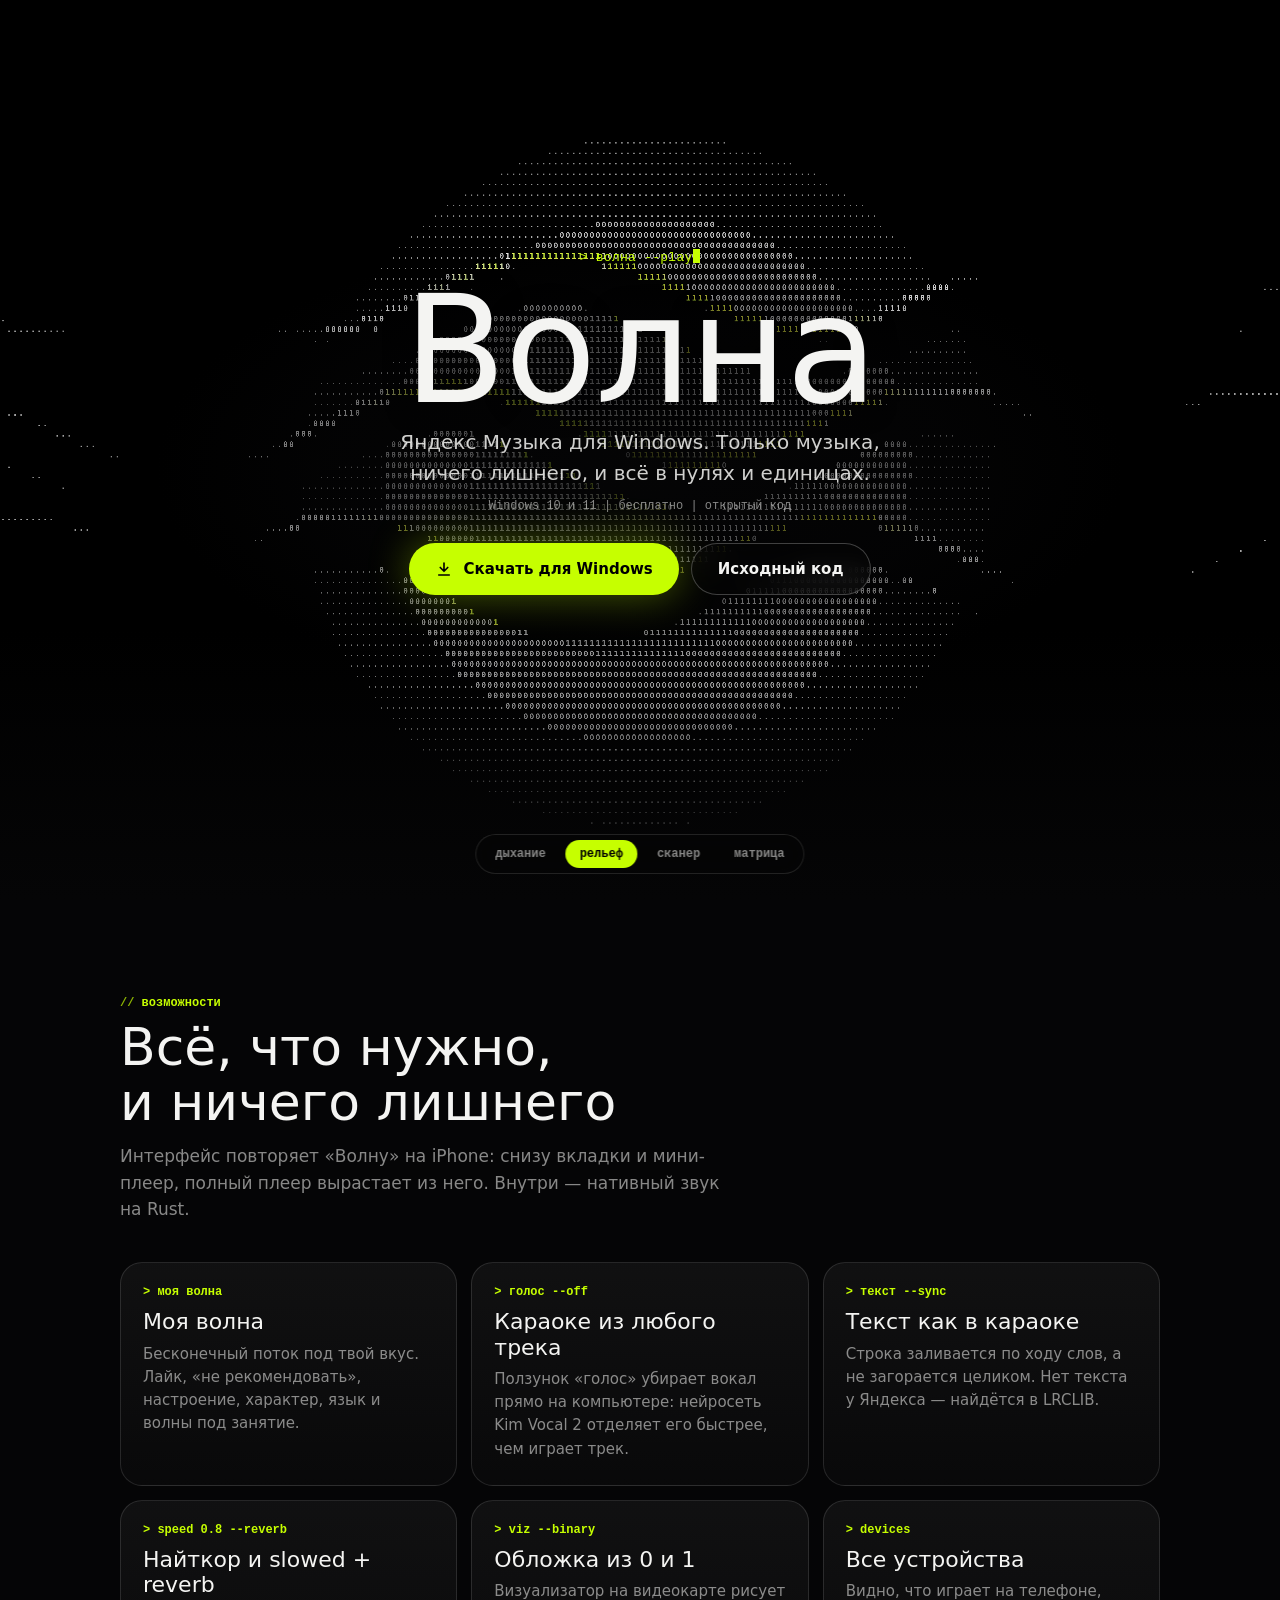
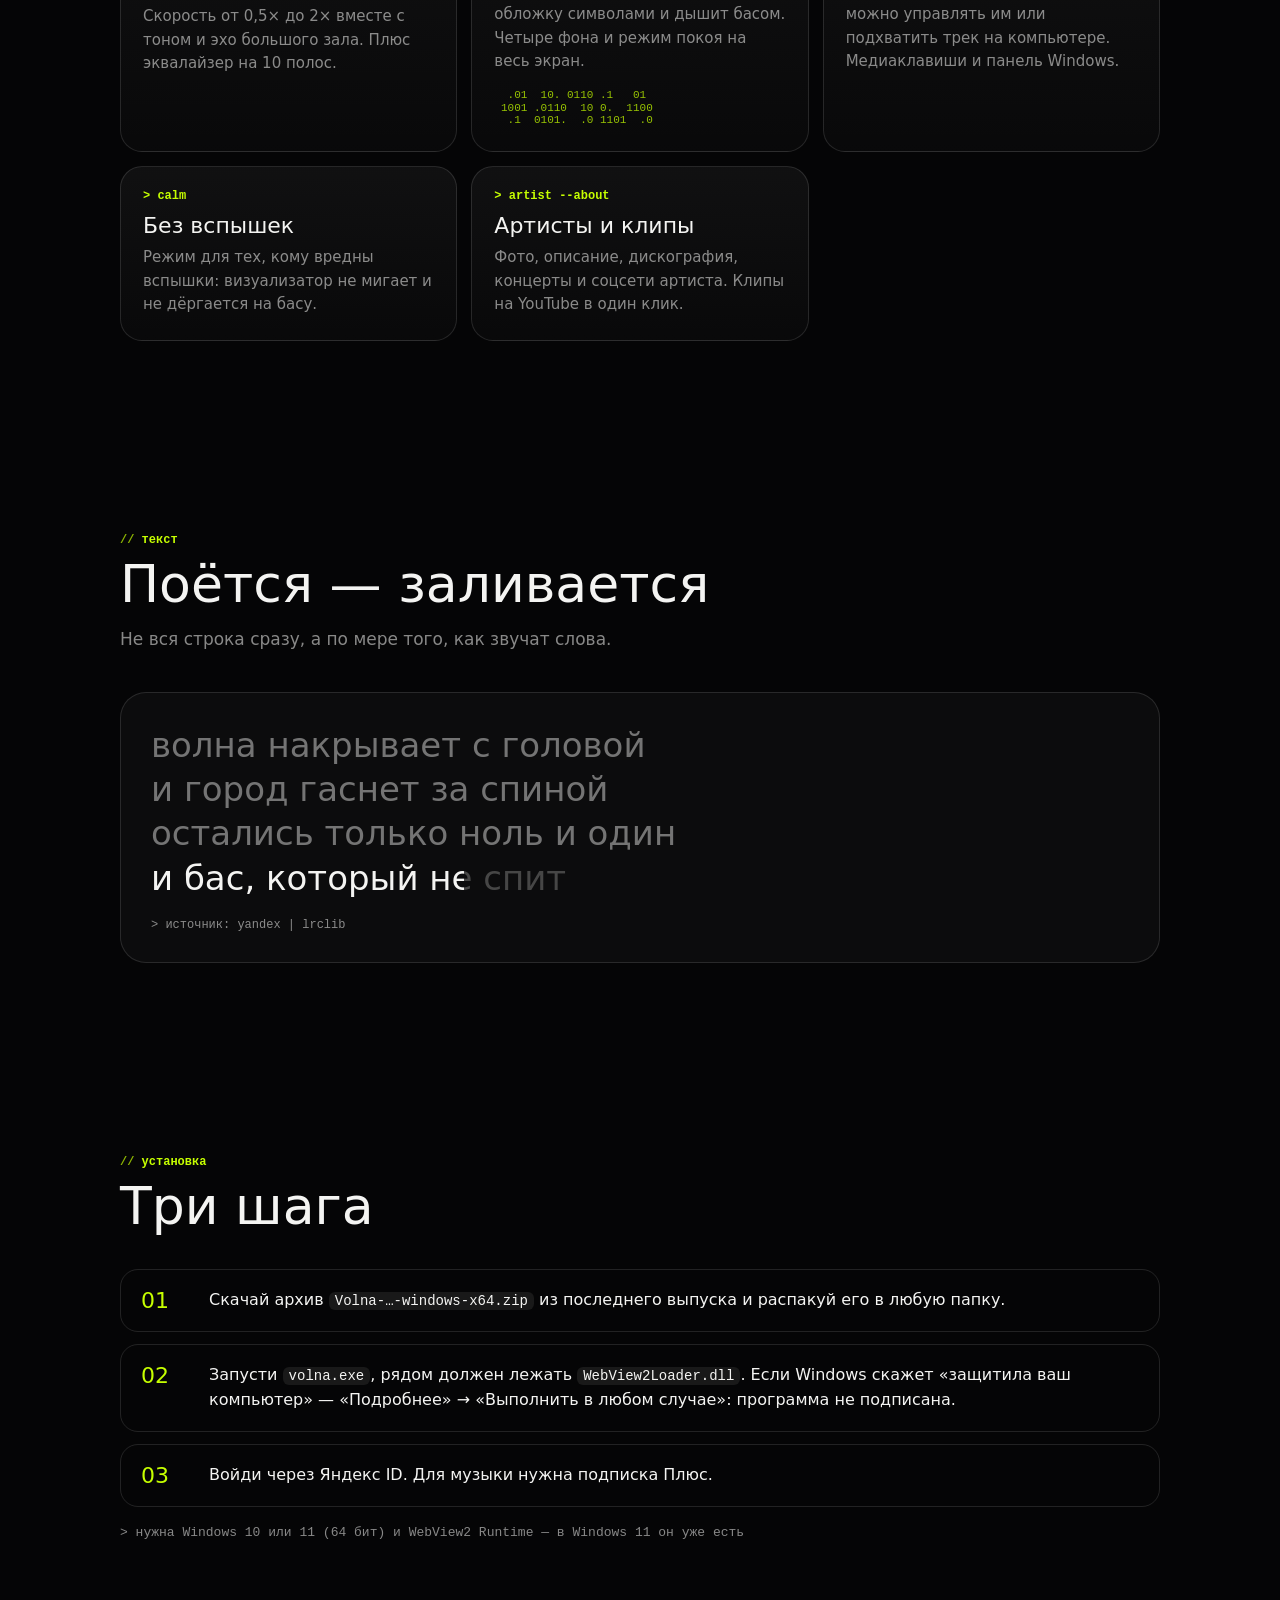
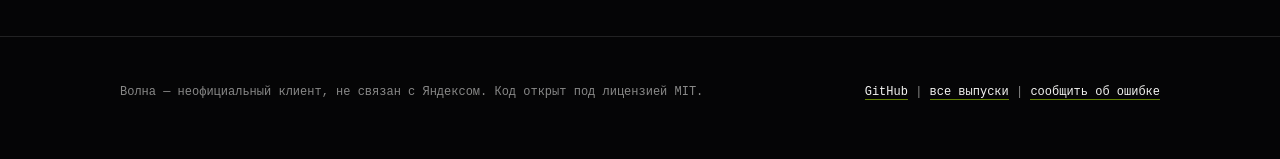
==== docs/index.html @ 65bb9283 "docs: project site for GitHub Pages One page in the app's style: the real visualizer over a generate" ====
<!doctype html>
<html lang="ru">
<head>
<meta charset="utf-8">
<meta name="viewport" content="width=device-width, initial-scale=1">
<title>Волна — музыка для Windows</title>
<meta name="description" content="Волна — неофициальный клиент Яндекс Музыки для Windows: Моя волна, текст как в караоке, отделение голоса, найткор и slowed + reverb, визуализатор из нулей и единиц.">
<meta name="theme-color" content="#050506">
<link rel="icon" href="icon.png">
<style>
  @font-face {
    font-family: "Dela Gothic One";
    src: url("fonts/DelaGothicOne-Regular.ttf") format("truetype");
    font-display: swap;
  }
  :root {
    --bg: #050506;
    --fg: #f4f4f2;
    --dim: rgba(244, 244, 242, 0.55);
    --faint: rgba(244, 244, 242, 0.12);
    --acid: #c6ff00;
    --acid-rgb: 198, 255, 0;
    --mono: ui-monospace, "Cascadia Mono", "Cascadia Code", Consolas, "JetBrains Mono", monospace;
    --sans: "Segoe UI Variable Text", "Segoe UI", system-ui, -apple-system, sans-serif;
    --display: "Dela Gothic One", var(--sans);
    color-scheme: dark;
  }
  * { box-sizing: border-box; }
  html { scroll-behavior: smooth; }
  body { margin: 0; background: var(--bg); color: var(--fg); font: 16px/1.55 var(--sans); overflow-x: hidden; }
  a { color: inherit; }
  ::selection { background: var(--acid); color: #000; }

  /* ---------- hero ---------- */
  .hero { position: relative; min-height: 100svh; display: grid; place-items: center; overflow: hidden; }
  .hero canvas { position: absolute; inset: 0; width: 100%; height: 100%; display: block; opacity: 0; transition: opacity 1.2s ease; }
  .hero canvas.on { opacity: 1; }
  .hero-scrim {
    position: absolute; inset: 0; pointer-events: none;
    background:
      radial-gradient(ellipse 620px 300px at 50% 52%, rgba(5, 5, 6, 0.86), rgba(5, 5, 6, 0.55) 50%, rgba(5, 5, 6, 0) 78%),
      linear-gradient(rgba(5, 5, 6, 0) 70%, var(--bg));
  }
  .hero-inner { position: relative; text-align: center; padding: 96px 16px 120px; max-width: 760px; }
  .prompt { font: 500 13px var(--mono); color: var(--acid); letter-spacing: 0.02em; }
  .prompt .cursor { display: inline-block; width: 0.6em; height: 1.05em; vertical-align: -0.15em; background: var(--acid); animation: blink 1.1s steps(1) infinite; }
  @keyframes blink { 50% { opacity: 0; } }
  h1 {
    margin: 14px 0 6px;
    font: clamp(64px, 15vw, 150px)/0.95 var(--display);
    letter-spacing: -0.01em;
    text-shadow: 0 0 30px rgba(0, 0, 0, 0.8);
  }
  .tagline { margin: 0 auto; max-width: 520px; font-size: clamp(17px, 2.6vw, 20px); color: rgba(244, 244, 242, 0.85); }
  .meta { margin-top: 10px; font: 12px var(--mono); color: var(--dim); }
  .cta { display: flex; gap: 12px; justify-content: center; flex-wrap: wrap; margin-top: 30px; }
  .btn {
    display: inline-flex; align-items: center; gap: 10px;
    min-height: 52px; padding: 0 26px; border-radius: 999px;
    font: 700 15px var(--sans); text-decoration: none;
    transition: transform 0.25s cubic-bezier(0.3, 1.6, 0.5, 1), background 0.2s ease, box-shadow 0.2s ease;
  }
  .btn:active { transform: scale(0.96); }
  .btn-acid { background: var(--acid); color: #000; box-shadow: 0 0 40px rgba(var(--acid-rgb), 0.35); }
  .btn-acid:hover { box-shadow: 0 0 60px rgba(var(--acid-rgb), 0.55); transform: translateY(-1px); }
  .btn-ghost { border: 1px solid rgba(244, 244, 242, 0.25); color: var(--fg); background: rgba(5, 5, 6, 0.45); backdrop-filter: blur(12px); }
  .btn-ghost:hover { background: rgba(244, 244, 242, 0.08); }
  .btn svg { width: 18px; height: 18px; }
  .release { margin-top: 14px; font: 12px var(--mono); color: var(--dim); min-height: 18px; }
  .fx-switch { position: absolute; left: 50%; bottom: 26px; transform: translateX(-50%); display: flex; gap: 6px; padding: 5px; border-radius: 999px; background: rgba(5, 5, 6, 0.6); backdrop-filter: blur(14px); border: 1px solid var(--faint); }
  .fx-switch button { all: unset; cursor: pointer; padding: 7px 14px; border-radius: 999px; font: 600 12px var(--mono); color: var(--dim); transition: background 0.2s ease, color 0.2s ease; }
  .fx-switch button:hover { color: var(--fg); }
  .fx-switch button.on { background: var(--acid); color: #000; }
  .fx-switch button:focus-visible { outline: 2px solid var(--acid); outline-offset: 2px; }

  /* ---------- sections ---------- */
  section { padding: 96px 16px; }
  .wrap { max-width: 1040px; margin: 0 auto; }
  .label { font: 600 12px var(--mono); color: var(--acid); text-transform: lowercase; }
  .label::before { content: "// "; opacity: 0.7; }
  h2 { margin: 10px 0 14px; font: clamp(32px, 6vw, 52px)/1.05 var(--display); }
  .lead { margin: 0; max-width: 620px; color: var(--dim); font-size: 17px; }

  .grid { display: grid; grid-template-columns: repeat(auto-fill, minmax(290px, 1fr)); gap: 14px; margin-top: 40px; }
  .card {
    position: relative; padding: 22px 22px 24px; border-radius: 22px;
    background: linear-gradient(180deg, rgba(244, 244, 242, 0.05), rgba(244, 244, 242, 0.02));
    border: 1px solid var(--faint);
    transition: border-color 0.25s ease, transform 0.3s cubic-bezier(0.3, 1.4, 0.5, 1);
  }
  .card:hover { border-color: rgba(var(--acid-rgb), 0.45); transform: translateY(-2px); }
  .card .cmd { font: 600 12px var(--mono); color: var(--acid); }
  .card h3 { margin: 10px 0 8px; font: 22px/1.15 var(--display); }
  .card p { margin: 0; color: var(--dim); font-size: 15px; }
  .card .art { margin: 16px 0 0; font: 11px/1.15 var(--mono); color: rgba(var(--acid-rgb), 0.75); white-space: pre; overflow: hidden; }

  /* lyrics demo */
  .karaoke { margin-top: 40px; padding: 30px; border-radius: 26px; border: 1px solid var(--faint); background: rgba(244, 244, 242, 0.03); }
  .karaoke .line { font: clamp(22px, 4vw, 34px)/1.3 var(--display); color: rgba(244, 244, 242, 0.25); transition: color 0.4s ease; }
  .karaoke .line.past { color: rgba(244, 244, 242, 0.45); }
  .karaoke .line.now {
    background: linear-gradient(90deg, var(--fg) var(--p, 0%), rgba(244, 244, 242, 0.25) var(--p, 0%));
    -webkit-background-clip: text; background-clip: text; color: transparent;
  }
  .karaoke .src { margin-top: 18px; font: 12px var(--mono); color: var(--dim); }

  /* install */
  .steps { counter-reset: step; display: grid; gap: 12px; margin-top: 36px; padding: 0; list-style: none; }
  .steps li { counter-increment: step; display: grid; grid-template-columns: 54px 1fr; gap: 14px; align-items: start; padding: 18px 20px; border-radius: 18px; border: 1px solid var(--faint); }
  .steps li::before { content: "0" counter(step); font: 22px var(--display); color: var(--acid); }
  .steps code { font: 14px var(--mono); padding: 1px 6px; border-radius: 6px; background: rgba(244, 244, 242, 0.08); }
  .note { margin-top: 18px; font: 13px var(--mono); color: var(--dim); }

  footer { padding: 48px 16px 60px; border-top: 1px solid var(--faint); }
  footer .wrap { display: flex; flex-wrap: wrap; gap: 14px 28px; justify-content: space-between; font: 12px var(--mono); color: var(--dim); }
  footer a { color: var(--fg); text-decoration: none; border-bottom: 1px solid rgba(var(--acid-rgb), 0.5); }
  footer a:hover { color: var(--acid); }

  .reveal { opacity: 0; transform: translateY(18px); transition: opacity 0.7s ease, transform 0.8s cubic-bezier(0.2, 0.9, 0.3, 1); }
  .reveal.in { opacity: 1; transform: none; }
  @media (prefers-reduced-motion: reduce) {
    .reveal { opacity: 1; transform: none; transition: none; }
    .prompt .cursor { animation: none; }
    html { scroll-behavior: auto; }
  }
  @media (max-width: 560px) {
    section { padding: 72px 16px; }
    .fx-switch { bottom: 16px; max-width: calc(100vw - 32px); overflow-x: auto; }
    .karaoke { padding: 22px; }
  }
</style>
</head>
<body>

<header class="hero">
  <canvas id="viz" aria-hidden="true"></canvas>
  <div class="hero-scrim"></div>
  <div class="hero-inner">
    <div class="prompt">&gt; волна --play<span class="cursor"></span></div>
    <h1>Волна</h1>
    <p class="tagline">Яндекс Музыка для Windows. Только музыка, ничего лишнего, и всё в нулях и единицах.</p>
    <div class="meta">Windows 10 и 11 | бесплатно | открытый код</div>
    <div class="cta">
      <a class="btn btn-acid" id="download" href="https://github.com/griffoon/volna-desktop/releases/latest">
        <svg viewBox="0 0 24 24" fill="none" stroke="currentColor" stroke-width="2.2" stroke-linecap="round" stroke-linejoin="round" aria-hidden="true"><path d="M12 4v11M7 10l5 5 5-5M5 20h14"/></svg>
        Скачать для Windows
      </a>
      <a class="btn btn-ghost" href="https://github.com/griffoon/volna-desktop">Исходный код</a>
    </div>
    <div class="release" id="release">&nbsp;</div>
  </div>
  <div class="fx-switch" role="group" aria-label="Фон"></div>
</header>

<main>
  <section id="features">
    <div class="wrap">
      <div class="label reveal">возможности</div>
      <h2 class="reveal">Всё, что нужно,<br>и ничего лишнего</h2>
      <p class="lead reveal">Интерфейс повторяет «Волну» на iPhone: снизу вкладки и мини-плеер, полный плеер вырастает из него. Внутри — нативный звук на Rust.</p>
      <div class="grid">
        <article class="card reveal">
          <div class="cmd">&gt; моя волна</div>
          <h3>Моя волна</h3>
          <p>Бесконечный поток под твой вкус. Лайк, «не рекомендовать», настроение, характер, язык и волны под занятие.</p>
        </article>
        <article class="card reveal">
          <div class="cmd">&gt; голос --off</div>
          <h3>Караоке из любого трека</h3>
          <p>Ползунок «голос» убирает вокал прямо на компьютере: нейросеть Kim Vocal 2 отделяет его быстрее, чем играет трек.</p>
        </article>
        <article class="card reveal">
          <div class="cmd">&gt; текст --sync</div>
          <h3>Текст как в караоке</h3>
          <p>Строка заливается по ходу слов, а не загорается целиком. Нет текста у Яндекса — найдётся в LRCLIB.</p>
        </article>
        <article class="card reveal">
          <div class="cmd">&gt; speed 0.8 --reverb</div>
          <h3>Найткор и slowed + reverb</h3>
          <p>Скорость от 0,5× до 2× вместе с тоном и эхо большого зала. Плюс эквалайзер на 10 полос.</p>
        </article>
        <article class="card reveal">
          <div class="cmd">&gt; viz --binary</div>
          <h3>Обложка из 0 и 1</h3>
          <p>Визуализатор на видеокарте рисует обложку символами и дышит басом. Четыре фона и режим покоя на весь экран.</p>
<pre class="art" aria-hidden="true">  .01  10. 0110 .1   01
 1001 .0110  10 0.  1100
  .1  0101.  .0 1101  .0</pre>
        </article>
        <article class="card reveal">
          <div class="cmd">&gt; devices</div>
          <h3>Все устройства</h3>
          <p>Видно, что играет на телефоне, можно управлять им или подхватить трек на компьютере. Медиаклавиши и панель Windows.</p>
        </article>
        <article class="card reveal">
          <div class="cmd">&gt; calm</div>
          <h3>Без вспышек</h3>
          <p>Режим для тех, кому вредны вспышки: визуализатор не мигает и не дёргается на басу.</p>
        </article>
        <article class="card reveal">
          <div class="cmd">&gt; artist --about</div>
          <h3>Артисты и клипы</h3>
          <p>Фото, описание, дискография, концерты и соцсети артиста. Клипы на YouTube в один клик.</p>
        </article>
      </div>
    </div>
  </section>

  <section id="lyrics">
    <div class="wrap">
      <div class="label reveal">текст</div>
      <h2 class="reveal">Поётся — заливается</h2>
      <p class="lead reveal">Не вся строка сразу, а по мере того, как звучат слова.</p>
      <div class="karaoke reveal" aria-hidden="true">
        <div class="line">волна накрывает с головой</div>
        <div class="line">и город гаснет за спиной</div>
        <div class="line">остались только ноль и один</div>
        <div class="line">и бас, который не спит</div>
        <div class="src">&gt; источник: yandex | lrclib</div>
      </div>
    </div>
  </section>

  <section id="install">
    <div class="wrap">
      <div class="label reveal">установка</div>
      <h2 class="reveal">Три шага</h2>
      <ol class="steps">
        <li class="reveal"><div>Скачай архив <code>Volna-…-windows-x64.zip</code> из последнего выпуска и распакуй его в любую папку.</div></li>
        <li class="reveal"><div>Запусти <code>volna.exe</code>, рядом должен лежать <code>WebView2Loader.dll</code>. Если Windows скажет «защитила ваш компьютер» — «Подробнее» → «Выполнить в любом случае»: программа не подписана.</div></li>
        <li class="reveal"><div>Войди через Яндекс ID. Для музыки нужна подписка Плюс.</div></li>
      </ol>
      <div class="note">&gt; нужна Windows 10 или 11 (64 бит) и WebView2 Runtime — в Windows 11 он уже есть</div>
    </div>
  </section>
</main>

<footer>
  <div class="wrap">
    <span>Волна — неофициальный клиент, не связан с Яндексом. Код открыт под лицензией MIT.</span>
    <span><a href="https://github.com/griffoon/volna-desktop">GitHub</a> | <a href="https://github.com/griffoon/volna-desktop/releases">все выпуски</a> | <a href="https://github.com/griffoon/volna-desktop/issues">сообщить об ошибке</a></span>
  </div>
</footer>

<script src="visualizer.js"></script>
<script>
"use strict";
(function () {
  const reduced = window.matchMedia("(prefers-reduced-motion: reduce)").matches;

  // ---------- the hero: the app's own visualizer over a generated cover ----------
  const canvas = document.getElementById("viz");
  const viz = window.Visualizer ? window.Visualizer.create(canvas) : null;

  function makeCover() {
    const size = 400;
    const c = document.createElement("canvas");
    c.width = c.height = size;
    const g = c.getContext("2d");
    g.fillStyle = "#000";
    g.fillRect(0, 0, size, size);
    const glow = g.createRadialGradient(size / 2, size * 0.52, 10, size / 2, size * 0.52, size * 0.48);
    glow.addColorStop(0, "#ffffff");
    glow.addColorStop(0.35, "#c6ff00");
    glow.addColorStop(1, "#000000");
    g.fillStyle = glow;
    g.fillRect(0, 0, size, size);
    // Three swells of a wave across the middle.
    g.lineWidth = 16;
    g.strokeStyle = "#000";
    for (let k = 0; k < 3; k++) {
      g.beginPath();
      for (let x = 0; x <= size; x += 4) {
        const y = size * (0.36 + k * 0.14) + Math.sin(x / 34 + k * 1.3) * 16;
        x === 0 ? g.moveTo(x, y) : g.lineTo(x, y);
      }
      g.stroke();
    }
    return c;
  }

  if (viz && viz.supported) {
    viz.setCalm(reduced);
    viz.setCover(makeCover());
    viz.setAccent([0.776, 1.0, 0.0]);
    viz.setPlaying(true);
    canvas.classList.add("on");

    // A made-up 118 bpm groove: kick on every beat, hats in between, a slow swell on the mids.
    const bpm = 118;
    let beat = 0;
    let lastBeatAt = performance.now();
    function tick(now) {
      const t = now / 1000;
      const beatLength = 60000 / bpm;
      if (now - lastBeatAt >= beatLength) {
        lastBeatAt += beatLength;
        beat++;
      }
      const phase = (now - lastBeatAt) / beatLength;
      const kick = Math.exp(-phase * 6);
      const hat = Math.exp(-((phase + 0.5) % 1) * 14);
      const swell = 0.5 + 0.5 * Math.sin(t * 0.4);
      const bands = [0.35 + 0.6 * kick, 0.3 + 0.5 * kick, 0.35 + 0.3 * swell, 0.3 + 0.25 * swell, 0.2 + 0.5 * hat, 0.15 + 0.4 * hat];
      viz.setLevels({
        bands,
        bass: (bands[0] + bands[1]) / 2,
        mid: (bands[2] + bands[3]) / 2,
        high: (bands[4] + bands[5]) / 2,
        bassHit: kick * 0.8,
        midHit: swell * 0.2,
        highHit: hat * 0.5,
        beat,
        kickStrength: 0.6,
        playing: true,
      });
      requestAnimationFrame(tick);
    }
    requestAnimationFrame(tick);

    // Background picker, like in the app's settings.
    const switcher = document.querySelector(".fx-switch");
    let effect = 1;
    const buttons = window.Visualizer.effects.slice(0, 4).map((fx, i) => {
      const b = document.createElement("button");
      b.type = "button";
      b.textContent = fx.title.toLowerCase();
      b.title = fx.summary;
      b.addEventListener("click", () => select(i));
      switcher.append(b);
      return b;
    });
    function select(i) {
      effect = i;
      viz.setEffect(i);
      buttons.forEach((b, j) => b.classList.toggle("on", j === i));
    }
    select(effect);

    // Off screen: stop drawing (the visualizer skips frames when the canvas lacks .on).
    new IntersectionObserver(([entry]) => canvas.classList.toggle("on", entry.isIntersecting)).observe(canvas);
  } else {
    document.querySelector(".fx-switch").hidden = true;
  }

  // ---------- latest release: name and a direct link to the zip ----------
  fetch("https://api.github.com/repos/griffoon/volna-desktop/releases/latest")
    .then((r) => (r.ok ? r.json() : null))
    .then((release) => {
      if (!release) return;
      const zip = (release.assets || []).find((a) => /windows-x64\.zip$/.test(a.name));
      if (zip) document.getElementById("download").href = zip.browser_download_url;
      const date = new Date(release.published_at).toLocaleDateString("ru-RU", { day: "numeric", month: "long", year: "numeric" });
      const mb = zip ? ` | ${(zip.size / 1048576).toFixed(1)} МБ` : "";
      document.getElementById("release").textContent = `> ${release.tag_name} | ${date}${mb}`;
    })
    .catch(() => {});

  // ---------- karaoke demo ----------
  const lines = [...document.querySelectorAll(".karaoke .line")];
  let index = 0;
  let started = performance.now();
  const LINE_MS = 2600;
  function sing(now) {
    const p = Math.min(1, (now - started) / LINE_MS);
    lines.forEach((line, i) => {
      line.classList.toggle("now", i === index);
      line.classList.toggle("past", i < index);
    });
    lines[index].style.setProperty("--p", `${(p * 100).toFixed(1)}%`);
    if (p >= 1) {
      index = (index + 1) % lines.length;
      started = now + (index === 0 ? 900 : 200);
      lines.forEach((l) => l.style.removeProperty("--p"));
    }
    requestAnimationFrame(sing);
  }
  if (reduced) {
    lines[0].classList.add("now");
    lines[0].style.setProperty("--p", "100%");
  } else {
    requestAnimationFrame(sing);
  }

  // ---------- reveal on scroll ----------
  const reveal = new IntersectionObserver((entries) => {
    for (const entry of entries) {
      if (entry.isIntersecting) {
        entry.target.classList.add("in");
        reveal.unobserve(entry.target);
      }
    }
  }, { rootMargin: "0px 0px -8% 0px" });
  document.querySelectorAll(".reveal").forEach((el) => reveal.observe(el));
})();
</script>
</body>
</html>
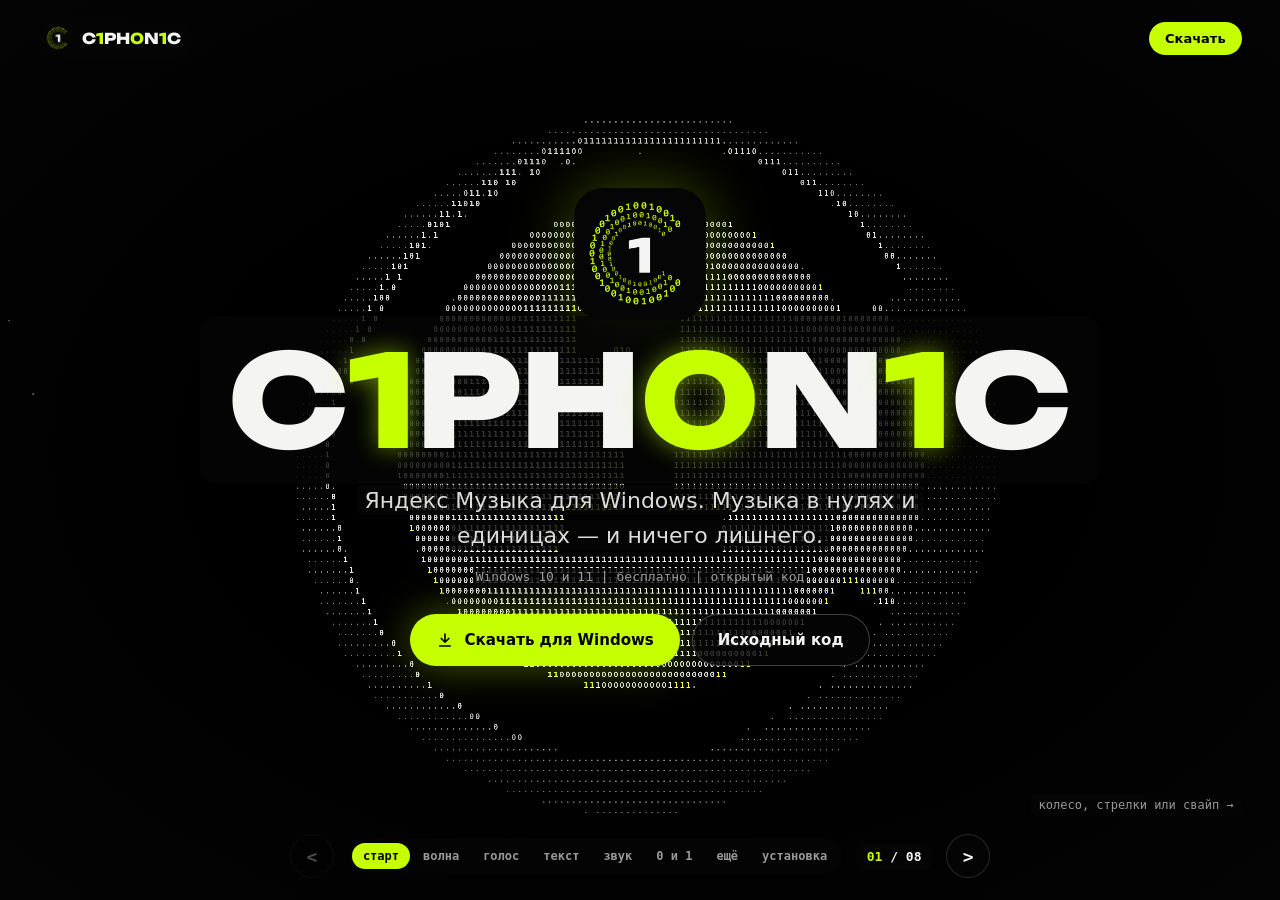
==== commit f435e2a7: "feat: rename to C1PH0N1C, new logo, Unbounded, slide site - the app is C1PH0N1C now (window, login, " ====
--- a/docs/index.html
+++ b/docs/index.html
@@ -3,252 +3,296 @@
 <head>
 <meta charset="utf-8">
 <meta name="viewport" content="width=device-width, initial-scale=1">
-<title>Волна — музыка для Windows</title>
-<meta name="description" content="Волна — неофициальный клиент Яндекс Музыки для Windows: Моя волна, текст как в караоке, отделение голоса, найткор и slowed + reverb, визуализатор из нулей и единиц.">
+<title>C1PH0N1C — музыка в нулях и единицах</title>
+<meta name="description" content="C1PH0N1C — неофициальный клиент Яндекс Музыки для Windows: Моя волна, текст как в караоке, отделение голоса, найткор и slowed + reverb, визуализатор из нулей и единиц.">
 <meta name="theme-color" content="#050506">
+<meta property="og:title" content="C1PH0N1C">
+<meta property="og:description" content="Яндекс Музыка для Windows. Музыка в нулях и единицах.">
+<meta property="og:image" content="https://griffoon.github.io/ciphonic/logo.png">
 <link rel="icon" href="icon.png">
 <style>
   @font-face {
-    font-family: "Dela Gothic One";
-    src: url("fonts/DelaGothicOne-Regular.ttf") format("truetype");
+    font-family: "Unbounded";
+    src: url("fonts/Unbounded-ExtraBold.ttf") format("truetype");
     font-display: swap;
   }
   :root {
     --bg: #050506;
     --fg: #f4f4f2;
-    --dim: rgba(244, 244, 242, 0.55);
-    --faint: rgba(244, 244, 242, 0.12);
+    --dim: rgba(244, 244, 242, 0.62);
+    --faint: rgba(244, 244, 242, 0.14);
     --acid: #c6ff00;
     --acid-rgb: 198, 255, 0;
+    --plate: rgba(5, 5, 6, 0.8);
     --mono: ui-monospace, "Cascadia Mono", "Cascadia Code", Consolas, "JetBrains Mono", monospace;
     --sans: "Segoe UI Variable Text", "Segoe UI", system-ui, -apple-system, sans-serif;
-    --display: "Dela Gothic One", var(--sans);
+    --display: "Unbounded", var(--sans);
+    --slide-ms: 900ms;
+    --ease: cubic-bezier(0.7, 0, 0.2, 1);
     color-scheme: dark;
   }
   * { box-sizing: border-box; }
-  html { scroll-behavior: smooth; }
-  body { margin: 0; background: var(--bg); color: var(--fg); font: 16px/1.55 var(--sans); overflow-x: hidden; }
+  html, body { height: 100%; }
+  body { margin: 0; background: var(--bg); color: var(--fg); font: 16px/1.55 var(--sans); overflow: hidden; overscroll-behavior: none; }
   a { color: inherit; }
   ::selection { background: var(--acid); color: #000; }
-
-  /* ---------- hero ---------- */
-  .hero { position: relative; min-height: 100svh; display: grid; place-items: center; overflow: hidden; }
-  .hero canvas { position: absolute; inset: 0; width: 100%; height: 100%; display: block; opacity: 0; transition: opacity 1.2s ease; }
-  .hero canvas.on { opacity: 1; }
-  .hero-scrim {
-    position: absolute; inset: 0; pointer-events: none;
-    background:
-      radial-gradient(ellipse 620px 300px at 50% 52%, rgba(5, 5, 6, 0.86), rgba(5, 5, 6, 0.55) 50%, rgba(5, 5, 6, 0) 78%),
-      linear-gradient(rgba(5, 5, 6, 0) 70%, var(--bg));
-  }
-  .hero-inner { position: relative; text-align: center; padding: 96px 16px 120px; max-width: 760px; }
-  .prompt { font: 500 13px var(--mono); color: var(--acid); letter-spacing: 0.02em; }
-  .prompt .cursor { display: inline-block; width: 0.6em; height: 1.05em; vertical-align: -0.15em; background: var(--acid); animation: blink 1.1s steps(1) infinite; }
-  @keyframes blink { 50% { opacity: 0; } }
-  h1 {
-    margin: 14px 0 6px;
-    font: clamp(64px, 15vw, 150px)/0.95 var(--display);
-    letter-spacing: -0.01em;
-    text-shadow: 0 0 30px rgba(0, 0, 0, 0.8);
-  }
-  .tagline { margin: 0 auto; max-width: 520px; font-size: clamp(17px, 2.6vw, 20px); color: rgba(244, 244, 242, 0.85); }
-  .meta { margin-top: 10px; font: 12px var(--mono); color: var(--dim); }
+  button { font: inherit; color: inherit; }
+
+  /* ---------- layers ---------- */
+  #viz { position: fixed; inset: 0; width: 100%; height: 100%; display: block; opacity: 0; transition: opacity 1.2s ease; }
+  #viz.on { opacity: 1; }
+  body[data-slide]:not([data-slide="0"]):not([data-slide="5"]) #viz.on { opacity: 0.38; }
+  .vignette { position: fixed; inset: 0; pointer-events: none; background: radial-gradient(ellipse at 50% 50%, rgba(5, 5, 6, 0) 40%, rgba(5, 5, 6, 0.75) 100%); }
+  #wipe { position: fixed; inset: 0; width: 100%; height: 100%; pointer-events: none; z-index: 5; }
+
+  /* ---------- slides ---------- */
+  .track { position: fixed; inset: 0; display: flex; will-change: transform; transition: transform var(--slide-ms) var(--ease); }
+  .slide { position: relative; flex: none; width: 100vw; height: 100%; display: flex; align-items: center; padding: 96px max(16px, 7vw) 110px; overflow: hidden; }
+  .slide > .inner { max-width: 880px; }
+  .slide.center { justify-content: center; text-align: center; }
+  .slide.center > .inner { margin: 0 auto; }
+
+  /* Text that must read over the moving glyphs sits on a tight dark plate, line by line. */
+  .plate { background: var(--plate); box-decoration-break: clone; -webkit-box-decoration-break: clone; padding: 0.04em 0.22em; border-radius: 0.12em; backdrop-filter: blur(6px); }
+  .label { font: 600 13px var(--mono); color: var(--acid); }
+  .label .plate { padding: 3px 8px; }
+  h1, h2 { margin: 16px 0 18px; font-family: var(--display); font-weight: 400; line-height: 1.3; }
+  h2 .plate { padding: 0.1em 0.25em 0.06em; }
+  h1 { font-size: clamp(38px, 10vw, 150px); letter-spacing: -0.01em; line-height: 1; }
+  h2 { font-size: clamp(36px, 6.4vw, 84px); }
+  h1 i { font-style: normal; color: var(--acid); text-shadow: 0 0 24px rgba(var(--acid-rgb), 0.5); }
+  .lead { margin: 0; font-size: clamp(17px, 2.2vw, 22px); line-height: 1.6; color: rgba(244, 244, 242, 0.9); max-width: 640px; }
+  .slide.center .lead { margin: 0 auto; }
+  .lead .plate { padding: 0.12em 0.35em; }
+
+  .logo { width: clamp(84px, 13vw, 132px); height: auto; display: block; margin: 0 auto 6px; filter: drop-shadow(0 0 30px rgba(var(--acid-rgb), 0.3)); }
+  .meta { margin-top: 16px; font: 13px var(--mono); color: var(--dim); }
   .cta { display: flex; gap: 12px; justify-content: center; flex-wrap: wrap; margin-top: 30px; }
+  .slide:not(.center) .cta { justify-content: flex-start; }
   .btn {
-    display: inline-flex; align-items: center; gap: 10px;
-    min-height: 52px; padding: 0 26px; border-radius: 999px;
-    font: 700 15px var(--sans); text-decoration: none;
-    transition: transform 0.25s cubic-bezier(0.3, 1.6, 0.5, 1), background 0.2s ease, box-shadow 0.2s ease;
+    display: inline-flex; align-items: center; gap: 10px; min-height: 52px; padding: 0 26px; border-radius: 999px;
+    font: 700 15px var(--sans); text-decoration: none; cursor: pointer; border: 0;
+    transition: transform 0.25s cubic-bezier(0.3, 1.6, 0.5, 1), box-shadow 0.2s ease, background 0.2s ease;
   }
   .btn:active { transform: scale(0.96); }
   .btn-acid { background: var(--acid); color: #000; box-shadow: 0 0 40px rgba(var(--acid-rgb), 0.35); }
-  .btn-acid:hover { box-shadow: 0 0 60px rgba(var(--acid-rgb), 0.55); transform: translateY(-1px); }
-  .btn-ghost { border: 1px solid rgba(244, 244, 242, 0.25); color: var(--fg); background: rgba(5, 5, 6, 0.45); backdrop-filter: blur(12px); }
-  .btn-ghost:hover { background: rgba(244, 244, 242, 0.08); }
+  .btn-acid:hover { box-shadow: 0 0 64px rgba(var(--acid-rgb), 0.6); }
+  .btn-ghost { background: var(--plate); color: var(--fg); box-shadow: inset 0 0 0 1px rgba(244, 244, 242, 0.25); }
+  .btn-ghost:hover { box-shadow: inset 0 0 0 1px var(--acid); }
   .btn svg { width: 18px; height: 18px; }
   .release { margin-top: 14px; font: 12px var(--mono); color: var(--dim); min-height: 18px; }
-  .fx-switch { position: absolute; left: 50%; bottom: 26px; transform: translateX(-50%); display: flex; gap: 6px; padding: 5px; border-radius: 999px; background: rgba(5, 5, 6, 0.6); backdrop-filter: blur(14px); border: 1px solid var(--faint); }
-  .fx-switch button { all: unset; cursor: pointer; padding: 7px 14px; border-radius: 999px; font: 600 12px var(--mono); color: var(--dim); transition: background 0.2s ease, color 0.2s ease; }
-  .fx-switch button:hover { color: var(--fg); }
-  .fx-switch button.on { background: var(--acid); color: #000; }
-  .fx-switch button:focus-visible { outline: 2px solid var(--acid); outline-offset: 2px; }
-
-  /* ---------- sections ---------- */
-  section { padding: 96px 16px; }
-  .wrap { max-width: 1040px; margin: 0 auto; }
-  .label { font: 600 12px var(--mono); color: var(--acid); text-transform: lowercase; }
-  .label::before { content: "// "; opacity: 0.7; }
-  h2 { margin: 10px 0 14px; font: clamp(32px, 6vw, 52px)/1.05 var(--display); }
-  .lead { margin: 0; max-width: 620px; color: var(--dim); font-size: 17px; }
-
-  .grid { display: grid; grid-template-columns: repeat(auto-fill, minmax(290px, 1fr)); gap: 14px; margin-top: 40px; }
-  .card {
-    position: relative; padding: 22px 22px 24px; border-radius: 22px;
-    background: linear-gradient(180deg, rgba(244, 244, 242, 0.05), rgba(244, 244, 242, 0.02));
-    border: 1px solid var(--faint);
-    transition: border-color 0.25s ease, transform 0.3s cubic-bezier(0.3, 1.4, 0.5, 1);
-  }
-  .card:hover { border-color: rgba(var(--acid-rgb), 0.45); transform: translateY(-2px); }
-  .card .cmd { font: 600 12px var(--mono); color: var(--acid); }
-  .card h3 { margin: 10px 0 8px; font: 22px/1.15 var(--display); }
-  .card p { margin: 0; color: var(--dim); font-size: 15px; }
-  .card .art { margin: 16px 0 0; font: 11px/1.15 var(--mono); color: rgba(var(--acid-rgb), 0.75); white-space: pre; overflow: hidden; }
-
-  /* lyrics demo */
-  .karaoke { margin-top: 40px; padding: 30px; border-radius: 26px; border: 1px solid var(--faint); background: rgba(244, 244, 242, 0.03); }
-  .karaoke .line { font: clamp(22px, 4vw, 34px)/1.3 var(--display); color: rgba(244, 244, 242, 0.25); transition: color 0.4s ease; }
-  .karaoke .line.past { color: rgba(244, 244, 242, 0.45); }
+
+  /* Terminal lines: what the app can do, without boxes. */
+  .term { margin: 28px 0 0; padding: 0; list-style: none; font: clamp(14px, 1.6vw, 17px)/1.9 var(--mono); }
+  .term li { display: block; }
+  .term li span { background: var(--plate); padding: 2px 8px; box-decoration-break: clone; -webkit-box-decoration-break: clone; }
+  .term b { color: var(--acid); font-weight: 600; }
+  .term i { font-style: normal; color: var(--dim); }
+
+  /* live ASCII widgets */
+  .ascii { margin: 30px 0 0; font: clamp(15px, 2vw, 22px)/1.5 var(--mono); white-space: pre; }
+  .ascii span { background: var(--plate); padding: 2px 10px; }
+  .acid { color: var(--acid); }
+
+  .karaoke { margin-top: 30px; }
+  .karaoke .line { display: block; width: fit-content; margin: 4px 0; font: clamp(24px, 4.2vw, 46px)/1.25 var(--display); color: rgba(244, 244, 242, 0.3); background-color: var(--plate); padding: 0.04em 0.3em; border-radius: 0.1em; transition: color 0.4s ease; }
+  .karaoke .line.past { color: rgba(244, 244, 242, 0.5); }
   .karaoke .line.now {
-    background: linear-gradient(90deg, var(--fg) var(--p, 0%), rgba(244, 244, 242, 0.25) var(--p, 0%));
-    -webkit-background-clip: text; background-clip: text; color: transparent;
-  }
-  .karaoke .src { margin-top: 18px; font: 12px var(--mono); color: var(--dim); }
-
-  /* install */
-  .steps { counter-reset: step; display: grid; gap: 12px; margin-top: 36px; padding: 0; list-style: none; }
-  .steps li { counter-increment: step; display: grid; grid-template-columns: 54px 1fr; gap: 14px; align-items: start; padding: 18px 20px; border-radius: 18px; border: 1px solid var(--faint); }
-  .steps li::before { content: "0" counter(step); font: 22px var(--display); color: var(--acid); }
-  .steps code { font: 14px var(--mono); padding: 1px 6px; border-radius: 6px; background: rgba(244, 244, 242, 0.08); }
-  .note { margin-top: 18px; font: 13px var(--mono); color: var(--dim); }
-
-  footer { padding: 48px 16px 60px; border-top: 1px solid var(--faint); }
-  footer .wrap { display: flex; flex-wrap: wrap; gap: 14px 28px; justify-content: space-between; font: 12px var(--mono); color: var(--dim); }
-  footer a { color: var(--fg); text-decoration: none; border-bottom: 1px solid rgba(var(--acid-rgb), 0.5); }
-  footer a:hover { color: var(--acid); }
-
-  .reveal { opacity: 0; transform: translateY(18px); transition: opacity 0.7s ease, transform 0.8s cubic-bezier(0.2, 0.9, 0.3, 1); }
-  .reveal.in { opacity: 1; transform: none; }
+    color: transparent;
+    background-image: linear-gradient(90deg, var(--fg) var(--p, 0%), rgba(244, 244, 242, 0.3) var(--p, 0%));
+    -webkit-background-clip: text; background-clip: text;
+    box-shadow: inset 0 0 0 200px var(--plate);
+  }
+
+  .effects { display: flex; gap: 8px; flex-wrap: wrap; margin-top: 30px; }
+  .slide.center .effects { justify-content: center; }
+  .effects button { cursor: pointer; padding: 10px 16px; border-radius: 999px; border: 0; background: var(--plate); color: var(--dim); font: 600 13px var(--mono); box-shadow: inset 0 0 0 1px var(--faint); transition: background 0.2s ease, color 0.2s ease; }
+  .effects button:hover { color: var(--fg); }
+  .effects button.on { background: var(--acid); color: #000; box-shadow: none; }
+
+  .steps { margin: 28px 0 0; padding: 0; list-style: none; counter-reset: step; font-size: clamp(16px, 1.8vw, 19px); }
+  .steps li { counter-increment: step; margin: 10px 0; }
+  .steps li span { background: var(--plate); padding: 4px 10px; box-decoration-break: clone; -webkit-box-decoration-break: clone; line-height: 1.9; }
+  .steps li span::before { content: "0" counter(step) "  "; font: 600 1em var(--mono); color: var(--acid); white-space: pre; }
+  .steps code { font: 0.92em var(--mono); color: var(--acid); }
+  .foot { margin-top: 34px; font: 12px var(--mono); color: var(--dim); }
+  .foot span { background: var(--plate); padding: 3px 8px; }
+  .foot a { color: var(--fg); text-decoration: none; border-bottom: 1px solid rgba(var(--acid-rgb), 0.6); }
+  .foot a:hover { color: var(--acid); }
+
+  /* ---------- chrome: top bar and the slide index ---------- */
+  .top { position: fixed; top: 0; left: 0; right: 0; z-index: 6; display: flex; align-items: center; justify-content: space-between; padding: 18px max(16px, 3vw); pointer-events: none; }
+  .top > * { pointer-events: auto; }
+  .brand { display: flex; align-items: center; gap: 10px; text-decoration: none; font: 15px var(--display); background: var(--plate); padding: 6px 12px 6px 6px; border-radius: 999px; }
+  .brand i { font-style: normal; color: var(--acid); }
+  .brand img { width: 28px; height: 28px; border-radius: 8px; }
+  .get { font: 700 13px var(--sans); text-decoration: none; background: var(--acid); color: #000; padding: 9px 16px; border-radius: 999px; }
+  .nav { position: fixed; left: 0; right: 0; bottom: 0; z-index: 6; display: flex; align-items: center; justify-content: center; gap: 14px; padding: 18px 16px 22px; pointer-events: none; }
+  .nav > * { pointer-events: auto; }
+  .count { font: 600 13px var(--mono); background: var(--plate); padding: 6px 10px; border-radius: 8px; min-width: 76px; text-align: center; }
+  .count b { color: var(--acid); font-weight: 600; }
+  .arrow { width: 44px; height: 44px; border-radius: 50%; border: 0; cursor: pointer; background: var(--plate); box-shadow: inset 0 0 0 1px var(--faint); font: 600 18px var(--mono); transition: box-shadow 0.2s ease, transform 0.2s ease; }
+  .arrow:hover { box-shadow: inset 0 0 0 1px var(--acid); }
+  .arrow:active { transform: scale(0.92); }
+  .arrow:disabled { opacity: 0.3; cursor: default; }
+  .tabs { display: flex; gap: 2px; background: var(--plate); padding: 4px; border-radius: 999px; }
+  .tabs button { border: 0; background: none; cursor: pointer; padding: 6px 11px; border-radius: 999px; font: 600 12px var(--mono); color: var(--dim); transition: background 0.25s ease, color 0.25s ease; }
+  .tabs button:hover { color: var(--fg); }
+  .tabs button.on { background: var(--acid); color: #000; }
+  :focus-visible { outline: 2px solid var(--acid); outline-offset: 3px; }
+  .hint { position: fixed; right: max(16px, 3vw); bottom: 84px; z-index: 6; font: 12px var(--mono); color: var(--dim); background: var(--plate); padding: 4px 8px; transition: opacity 0.6s ease; }
+  .hint.gone { opacity: 0; }
+
+  @media (max-width: 900px) {
+    .tabs { display: none; }
+    .hint { display: none; }
+  }
+  @media (max-width: 560px) {
+    .slide { padding: 84px 16px 100px; }
+    .brand span { display: none; }
+    .brand { padding: 6px; }
+  }
   @media (prefers-reduced-motion: reduce) {
-    .reveal { opacity: 1; transform: none; transition: none; }
-    .prompt .cursor { animation: none; }
-    html { scroll-behavior: auto; }
-  }
-  @media (max-width: 560px) {
-    section { padding: 72px 16px; }
-    .fx-switch { bottom: 16px; max-width: calc(100vw - 32px); overflow-x: auto; }
-    .karaoke { padding: 22px; }
+    :root { --slide-ms: 1ms; }
   }
 </style>
 </head>
-<body>
-
-<header class="hero">
-  <canvas id="viz" aria-hidden="true"></canvas>
-  <div class="hero-scrim"></div>
-  <div class="hero-inner">
-    <div class="prompt">&gt; волна --play<span class="cursor"></span></div>
-    <h1>Волна</h1>
-    <p class="tagline">Яндекс Музыка для Windows. Только музыка, ничего лишнего, и всё в нулях и единицах.</p>
-    <div class="meta">Windows 10 и 11 | бесплатно | открытый код</div>
-    <div class="cta">
-      <a class="btn btn-acid" id="download" href="https://github.com/griffoon/volna-desktop/releases/latest">
-        <svg viewBox="0 0 24 24" fill="none" stroke="currentColor" stroke-width="2.2" stroke-linecap="round" stroke-linejoin="round" aria-hidden="true"><path d="M12 4v11M7 10l5 5 5-5M5 20h14"/></svg>
-        Скачать для Windows
-      </a>
-      <a class="btn btn-ghost" href="https://github.com/griffoon/volna-desktop">Исходный код</a>
-    </div>
-    <div class="release" id="release">&nbsp;</div>
-  </div>
-  <div class="fx-switch" role="group" aria-label="Фон"></div>
+<body data-slide="0">
+
+<canvas id="viz" aria-hidden="true"></canvas>
+<div class="vignette"></div>
+
+<header class="top">
+  <a class="brand" href="#start" data-go="0"><img src="icon.png" alt=""><span>C<i>1</i>PH<i>0</i>N<i>1</i>C</span></a>
+  <a class="get" href="https://github.com/griffoon/ciphonic/releases/latest" data-download>Скачать</a>
 </header>
 
-<main>
-  <section id="features">
-    <div class="wrap">
-      <div class="label reveal">возможности</div>
-      <h2 class="reveal">Всё, что нужно,<br>и ничего лишнего</h2>
-      <p class="lead reveal">Интерфейс повторяет «Волну» на iPhone: снизу вкладки и мини-плеер, полный плеер вырастает из него. Внутри — нативный звук на Rust.</p>
-      <div class="grid">
-        <article class="card reveal">
-          <div class="cmd">&gt; моя волна</div>
-          <h3>Моя волна</h3>
-          <p>Бесконечный поток под твой вкус. Лайк, «не рекомендовать», настроение, характер, язык и волны под занятие.</p>
-        </article>
-        <article class="card reveal">
-          <div class="cmd">&gt; голос --off</div>
-          <h3>Караоке из любого трека</h3>
-          <p>Ползунок «голос» убирает вокал прямо на компьютере: нейросеть Kim Vocal 2 отделяет его быстрее, чем играет трек.</p>
-        </article>
-        <article class="card reveal">
-          <div class="cmd">&gt; текст --sync</div>
-          <h3>Текст как в караоке</h3>
-          <p>Строка заливается по ходу слов, а не загорается целиком. Нет текста у Яндекса — найдётся в LRCLIB.</p>
-        </article>
-        <article class="card reveal">
-          <div class="cmd">&gt; speed 0.8 --reverb</div>
-          <h3>Найткор и slowed + reverb</h3>
-          <p>Скорость от 0,5× до 2× вместе с тоном и эхо большого зала. Плюс эквалайзер на 10 полос.</p>
-        </article>
-        <article class="card reveal">
-          <div class="cmd">&gt; viz --binary</div>
-          <h3>Обложка из 0 и 1</h3>
-          <p>Визуализатор на видеокарте рисует обложку символами и дышит басом. Четыре фона и режим покоя на весь экран.</p>
-<pre class="art" aria-hidden="true">  .01  10. 0110 .1   01
- 1001 .0110  10 0.  1100
-  .1  0101.  .0 1101  .0</pre>
-        </article>
-        <article class="card reveal">
-          <div class="cmd">&gt; devices</div>
-          <h3>Все устройства</h3>
-          <p>Видно, что играет на телефоне, можно управлять им или подхватить трек на компьютере. Медиаклавиши и панель Windows.</p>
-        </article>
-        <article class="card reveal">
-          <div class="cmd">&gt; calm</div>
-          <h3>Без вспышек</h3>
-          <p>Режим для тех, кому вредны вспышки: визуализатор не мигает и не дёргается на басу.</p>
-        </article>
-        <article class="card reveal">
-          <div class="cmd">&gt; artist --about</div>
-          <h3>Артисты и клипы</h3>
-          <p>Фото, описание, дискография, концерты и соцсети артиста. Клипы на YouTube в один клик.</p>
-        </article>
+<main class="track" id="track">
+  <section class="slide center" id="start" data-name="старт">
+    <div class="inner">
+      <img class="logo" src="logo.png" alt="Логотип C1PH0N1C: кольцо из нулей и единиц и цифра 1">
+      <h1><span class="plate" data-scramble>C<i>1</i>PH<i>0</i>N<i>1</i>C</span></h1>
+      <p class="lead"><span class="plate">Яндекс Музыка для Windows. Музыка в нулях и единицах — и ничего лишнего.</span></p>
+      <div class="meta"><span class="plate">Windows 10 и 11 | бесплатно | открытый код</span></div>
+      <div class="cta">
+        <a class="btn btn-acid" href="https://github.com/griffoon/ciphonic/releases/latest" data-download>
+          <svg viewBox="0 0 24 24" fill="none" stroke="currentColor" stroke-width="2.2" stroke-linecap="round" stroke-linejoin="round" aria-hidden="true"><path d="M12 4v11M7 10l5 5 5-5M5 20h14"/></svg>
+          Скачать для Windows
+        </a>
+        <a class="btn btn-ghost" href="https://github.com/griffoon/ciphonic">Исходный код</a>
       </div>
-    </div>
-  </section>
-
-  <section id="lyrics">
-    <div class="wrap">
-      <div class="label reveal">текст</div>
-      <h2 class="reveal">Поётся — заливается</h2>
-      <p class="lead reveal">Не вся строка сразу, а по мере того, как звучат слова.</p>
-      <div class="karaoke reveal" aria-hidden="true">
-        <div class="line">волна накрывает с головой</div>
-        <div class="line">и город гаснет за спиной</div>
-        <div class="line">остались только ноль и один</div>
-        <div class="line">и бас, который не спит</div>
-        <div class="src">&gt; источник: yandex | lrclib</div>
+      <div class="release" data-release>&nbsp;</div>
+    </div>
+  </section>
+
+  <section class="slide" id="wave" data-name="волна">
+    <div class="inner">
+      <div class="label"><span class="plate">&gt; моя волна</span></div>
+      <h2><span class="plate" data-scramble>Бесконечный поток</span><br><span class="plate" data-scramble>под тебя</span></h2>
+      <p class="lead"><span class="plate">Учится на каждом лайке и пропуске. Настрой её одним свайпом — или включи волну по треку, артисту, альбому.</span></p>
+      <ul class="term">
+        <li><span><b>like</b> <i>|</i> не рекомендовать <i>|</i> волна по треку</span></li>
+        <li><span><b>mood</b> <i>|</i> бодрое, спокойное, грустное, весёлое</span></li>
+        <li><span><b>tune</b> <i>|</i> характер, язык, волны под занятие</span></li>
+        <li><span><b>feed</b> <i>|</i> подборки, чарт, новые релизы, недавнее</span></li>
+      </ul>
+    </div>
+  </section>
+
+  <section class="slide" id="voice" data-name="голос">
+    <div class="inner">
+      <div class="label"><span class="plate">&gt; голос --off</span></div>
+      <h2><span class="plate" data-scramble>Караоке</span><br><span class="plate" data-scramble>из любого трека</span></h2>
+      <p class="lead"><span class="plate">Нейросеть Kim Vocal 2 отделяет вокал прямо на твоём компьютере — быстрее, чем играет трек. Двигай ползунок, и певец уходит.</span></p>
+      <div class="ascii" aria-hidden="true"><span id="voiceBar">голос [██████████] 100%</span></div>
+    </div>
+  </section>
+
+  <section class="slide" id="lyrics" data-name="текст">
+    <div class="inner">
+      <div class="label"><span class="plate">&gt; текст --sync</span></div>
+      <h2><span class="plate" data-scramble>Поётся — заливается</span></h2>
+      <div class="karaoke" aria-hidden="true">
+        <span class="line">ноль и один идут по кругу</span>
+        <span class="line">бас открывает этот шифр</span>
+        <span class="line">и каждый трек звучит как ключ</span>
+        <span class="line">к тому, что ты давно забыл</span>
       </div>
-    </div>
-  </section>
-
-  <section id="install">
-    <div class="wrap">
-      <div class="label reveal">установка</div>
-      <h2 class="reveal">Три шага</h2>
+      <p class="lead" style="margin-top:26px"><span class="plate">Строка заливается по ходу слов. Нет текста у Яндекса — найдётся в LRCLIB.</span></p>
+    </div>
+  </section>
+
+  <section class="slide" id="sound" data-name="звук">
+    <div class="inner">
+      <div class="label"><span class="plate">&gt; speed 0.8 --reverb</span></div>
+      <h2><span class="plate" data-scramble>Найткор. Slowed.</span><br><span class="plate" data-scramble>Reverb.</span></h2>
+      <p class="lead"><span class="plate">Скорость от 0,5× до 2× вместе с тоном, эхо большого зала и эквалайзер на 10 полос. Меняется на лету.</span></p>
+      <div class="ascii" aria-hidden="true"><span id="eqBars"> </span></div>
+      <div class="ascii" aria-hidden="true" style="margin-top:10px"><span id="speedBar"> </span></div>
+    </div>
+  </section>
+
+  <section class="slide center" id="binary" data-name="0 и 1">
+    <div class="inner">
+      <div class="label"><span class="plate">&gt; viz --binary</span></div>
+      <h2><span class="plate" data-scramble>Обложка из 0 и 1</span></h2>
+      <p class="lead"><span class="plate">Визуализатор на видеокарте пишет обложку символами и дышит басом. Он сейчас у тебя за спиной — переключи фон.</span></p>
+      <div class="effects" role="group" aria-label="Фон"></div>
+    </div>
+  </section>
+
+  <section class="slide" id="more" data-name="ещё">
+    <div class="inner">
+      <div class="label"><span class="plate">&gt; ls ./features</span></div>
+      <h2><span class="plate" data-scramble>И всё остальное</span></h2>
+      <ul class="term">
+        <li><span><b>devices</b> <i>|</i> что играет на телефоне, пульт и «подхватить здесь»</span></li>
+        <li><span><b>artist</b> <i>|</i> фото, описание, концерты, дискография, соцсети</span></li>
+        <li><span><b>clips</b> <i>|</i> клипы на YouTube в один клик</span></li>
+        <li><span><b>idle</b> <i>|</i> режим покоя на весь экран с часами</span></li>
+        <li><span><b>calm</b> <i>|</i> без вспышек — для тех, кому они вредны</span></li>
+        <li><span><b>keys</b> <i>|</i> медиаклавиши, панель Windows, громкость колесом</span></li>
+        <li><span><b>audio</b> <i>|</i> lossless, наушники подхватываются на лету</span></li>
+      </ul>
+    </div>
+  </section>
+
+  <section class="slide" id="install" data-name="установка">
+    <div class="inner">
+      <div class="label"><span class="plate">&gt; install</span></div>
+      <h2><span class="plate" data-scramble>Три шага</span></h2>
       <ol class="steps">
-        <li class="reveal"><div>Скачай архив <code>Volna-…-windows-x64.zip</code> из последнего выпуска и распакуй его в любую папку.</div></li>
-        <li class="reveal"><div>Запусти <code>volna.exe</code>, рядом должен лежать <code>WebView2Loader.dll</code>. Если Windows скажет «защитила ваш компьютер» — «Подробнее» → «Выполнить в любом случае»: программа не подписана.</div></li>
-        <li class="reveal"><div>Войди через Яндекс ID. Для музыки нужна подписка Плюс.</div></li>
+        <li><span>Скачай архив <code>C1PH0N1C-…-windows-x64.zip</code> и распакуй в любую папку.</span></li>
+        <li><span>Запусти <code>ciphonic.exe</code>. Windows может сказать «защитила ваш компьютер» — «Подробнее» → «Выполнить в любом случае»: программа не подписана.</span></li>
+        <li><span>Войди через Яндекс ID. Для музыки нужна подписка Плюс.</span></li>
       </ol>
-      <div class="note">&gt; нужна Windows 10 или 11 (64 бит) и WebView2 Runtime — в Windows 11 он уже есть</div>
+      <div class="cta">
+        <a class="btn btn-acid" href="https://github.com/griffoon/ciphonic/releases/latest" data-download>Скачать для Windows</a>
+      </div>
+      <div class="release" data-release>&nbsp;</div>
+      <div class="foot"><span>Неофициальный клиент, не связан с Яндексом. Код открыт, лицензия MIT. <a href="https://github.com/griffoon/ciphonic">GitHub</a> | <a href="https://github.com/griffoon/ciphonic/issues">сообщить об ошибке</a></span></div>
     </div>
   </section>
 </main>
 
-<footer>
-  <div class="wrap">
-    <span>Волна — неофициальный клиент, не связан с Яндексом. Код открыт под лицензией MIT.</span>
-    <span><a href="https://github.com/griffoon/volna-desktop">GitHub</a> | <a href="https://github.com/griffoon/volna-desktop/releases">все выпуски</a> | <a href="https://github.com/griffoon/volna-desktop/issues">сообщить об ошибке</a></span>
-  </div>
-</footer>
+<canvas id="wipe" aria-hidden="true"></canvas>
+
+<nav class="nav" aria-label="Слайды">
+  <button class="arrow" id="prev" aria-label="Назад">&lt;</button>
+  <div class="tabs" id="tabs"></div>
+  <div class="count" id="count"><b>01</b> / 08</div>
+  <button class="arrow" id="next" aria-label="Дальше">&gt;</button>
+</nav>
+<div class="hint" id="hint">колесо, стрелки или свайп →</div>
 
 <script src="visualizer.js"></script>
 <script>
 "use strict";
 (function () {
   const reduced = window.matchMedia("(prefers-reduced-motion: reduce)").matches;
-
-  // ---------- the hero: the app's own visualizer over a generated cover ----------
+  const GLYPHS = "01010101#%@&*+=-:.";
+
+  // ---------- background: the app's own visualizer over a generated cover ----------
   const canvas = document.getElementById("viz");
   const viz = window.Visualizer ? window.Visualizer.create(canvas) : null;
 
@@ -259,26 +303,27 @@
     const g = c.getContext("2d");
     g.fillStyle = "#000";
     g.fillRect(0, 0, size, size);
-    const glow = g.createRadialGradient(size / 2, size * 0.52, 10, size / 2, size * 0.52, size * 0.48);
+    const glow = g.createRadialGradient(size / 2, size / 2, 10, size / 2, size / 2, size * 0.48);
     glow.addColorStop(0, "#ffffff");
-    glow.addColorStop(0.35, "#c6ff00");
+    glow.addColorStop(0.4, "#c6ff00");
     glow.addColorStop(1, "#000000");
     g.fillStyle = glow;
     g.fillRect(0, 0, size, size);
-    // Three swells of a wave across the middle.
-    g.lineWidth = 16;
+    // The logo's open ring and its «1», cut out of the light.
     g.strokeStyle = "#000";
-    for (let k = 0; k < 3; k++) {
-      g.beginPath();
-      for (let x = 0; x <= size; x += 4) {
-        const y = size * (0.36 + k * 0.14) + Math.sin(x / 34 + k * 1.3) * 16;
-        x === 0 ? g.moveTo(x, y) : g.lineTo(x, y);
-      }
-      g.stroke();
-    }
+    g.lineWidth = 26;
+    g.beginPath();
+    g.arc(size / 2, size / 2, size * 0.3, Math.PI * 0.18, Math.PI * 1.82);
+    g.stroke();
+    g.fillStyle = "#000";
+    g.font = "bold 150px Consolas, monospace";
+    g.textAlign = "center";
+    g.textBaseline = "middle";
+    g.fillText("1", size / 2, size / 2 + 6);
     return c;
   }
 
+  const effectsHost = document.querySelector(".effects");
   if (viz && viz.supported) {
     viz.setCalm(reduced);
     viz.setCover(makeCover());
@@ -286,112 +331,274 @@
     viz.setPlaying(true);
     canvas.classList.add("on");
 
-    // A made-up 118 bpm groove: kick on every beat, hats in between, a slow swell on the mids.
-    const bpm = 118;
+    // A made-up 118 bpm groove: kick on the beat, hats in between, a slow swell on the mids.
+    const beatMs = 60000 / 118;
     let beat = 0;
     let lastBeatAt = performance.now();
-    function tick(now) {
-      const t = now / 1000;
-      const beatLength = 60000 / bpm;
-      if (now - lastBeatAt >= beatLength) {
-        lastBeatAt += beatLength;
-        beat++;
-      }
-      const phase = (now - lastBeatAt) / beatLength;
+    function groove(now) {
+      if (now - lastBeatAt >= beatMs) { lastBeatAt += beatMs * Math.floor((now - lastBeatAt) / beatMs); beat++; }
+      const phase = (now - lastBeatAt) / beatMs;
       const kick = Math.exp(-phase * 6);
       const hat = Math.exp(-((phase + 0.5) % 1) * 14);
-      const swell = 0.5 + 0.5 * Math.sin(t * 0.4);
+      const swell = 0.5 + 0.5 * Math.sin(now / 2500);
       const bands = [0.35 + 0.6 * kick, 0.3 + 0.5 * kick, 0.35 + 0.3 * swell, 0.3 + 0.25 * swell, 0.2 + 0.5 * hat, 0.15 + 0.4 * hat];
+      window.__levels = bands;
       viz.setLevels({
-        bands,
-        bass: (bands[0] + bands[1]) / 2,
-        mid: (bands[2] + bands[3]) / 2,
-        high: (bands[4] + bands[5]) / 2,
-        bassHit: kick * 0.8,
-        midHit: swell * 0.2,
-        highHit: hat * 0.5,
-        beat,
-        kickStrength: 0.6,
-        playing: true,
+        bands, bass: (bands[0] + bands[1]) / 2, mid: (bands[2] + bands[3]) / 2, high: (bands[4] + bands[5]) / 2,
+        bassHit: kick * 0.8, midHit: swell * 0.2, highHit: hat * 0.5, beat, kickStrength: 0.6, playing: true,
       });
-      requestAnimationFrame(tick);
-    }
-    requestAnimationFrame(tick);
-
-    // Background picker, like in the app's settings.
-    const switcher = document.querySelector(".fx-switch");
-    let effect = 1;
+      requestAnimationFrame(groove);
+    }
+    requestAnimationFrame(groove);
+
     const buttons = window.Visualizer.effects.slice(0, 4).map((fx, i) => {
       const b = document.createElement("button");
       b.type = "button";
       b.textContent = fx.title.toLowerCase();
       b.title = fx.summary;
-      b.addEventListener("click", () => select(i));
-      switcher.append(b);
+      b.addEventListener("click", () => selectEffect(i));
+      effectsHost.append(b);
       return b;
     });
-    function select(i) {
-      effect = i;
+    function selectEffect(i) {
       viz.setEffect(i);
       buttons.forEach((b, j) => b.classList.toggle("on", j === i));
     }
-    select(effect);
-
-    // Off screen: stop drawing (the visualizer skips frames when the canvas lacks .on).
-    new IntersectionObserver(([entry]) => canvas.classList.toggle("on", entry.isIntersecting)).observe(canvas);
+    selectEffect(1);
   } else {
-    document.querySelector(".fx-switch").hidden = true;
-  }
+    effectsHost.hidden = true;
+  }
+
+  // ---------- ASCII text scramble (the app's title reveal) ----------
+  function scramble(el) {
+    if (reduced) return;
+    // Keep the markup (coloured digits) and put it back once the glyphs settle.
+    const html = el.dataset.html || (el.dataset.html = el.innerHTML);
+    const target = el.dataset.text || (el.dataset.text = el.textContent);
+    const start = performance.now();
+    const duration = 520;
+    function frame(now) {
+      const p = Math.min(1, (now - start) / duration);
+      const settled = Math.floor(p * target.length);
+      let out = "";
+      for (let i = 0; i < target.length; i++) {
+        out += i < settled || target[i] === " " ? target[i] : GLYPHS[(Math.random() * GLYPHS.length) | 0];
+      }
+      if (p < 1) {
+        el.textContent = out;
+        requestAnimationFrame(frame);
+      } else {
+        el.innerHTML = html;
+      }
+    }
+    requestAnimationFrame(frame);
+  }
+
+  // ---------- the glyph wave that carries one slide into the next ----------
+  const wipe = document.getElementById("wipe");
+  const ctx = wipe.getContext("2d");
+  const CELL_W = 13, CELL_H = 20, BAND = 260;
+  let wipeRun = null;
+  function sizeWipe() {
+    const dpr = Math.min(window.devicePixelRatio || 1, 2);
+    wipe.width = innerWidth * dpr;
+    wipe.height = innerHeight * dpr;
+    ctx.setTransform(dpr, 0, 0, dpr, 0, 0);
+  }
+  sizeWipe();
+  addEventListener("resize", sizeWipe);
+
+  function runWipe(direction, duration) {
+    if (reduced) return;
+    const cols = Math.ceil(innerWidth / CELL_W) + 1;
+    const rows = Math.ceil(innerHeight / CELL_H) + 1;
+    const jitter = Array.from({ length: rows }, () => (Math.random() - 0.5) * 120);
+    const token = {};
+    wipeRun = token;
+    const start = performance.now();
+    ctx.font = `600 15px ${getComputedStyle(document.body).getPropertyValue("--mono")}`;
+    ctx.textBaseline = "top";
+    function frame(now) {
+      if (wipeRun !== token) return;
+      const p = Math.min(1, (now - start) / duration);
+      // The same curve as the slide itself, so the front rides on the moving edge.
+      const eased = p < 0.5 ? 4 * p * p * p : 1 - Math.pow(-2 * p + 2, 3) / 2;
+      ctx.clearRect(0, 0, innerWidth, innerHeight);
+      const span = innerWidth + BAND * 2;
+      // Going forward the new slide comes in from the right, so the front sweeps right to left.
+      const front = direction > 0 ? innerWidth + BAND - eased * span : -BAND + eased * span;
+      for (let r = 0; r < rows; r++) {
+        const rowFront = front + jitter[r] * Math.sin(p * Math.PI);
+        const c0 = Math.max(0, Math.floor((rowFront - BAND) / CELL_W));
+        const c1 = Math.min(cols, Math.ceil((rowFront + BAND) / CELL_W));
+        for (let c = c0; c < c1; c++) {
+          const x = c * CELL_W;
+          const d = (x - rowFront) * direction; // > 0: behind the front, where the new slide is
+          const t = 1 - Math.abs(d) / BAND;
+          if (t <= 0 || Math.random() > 0.35 + t * 0.6) continue;
+          const hot = t > 0.82;
+          ctx.fillStyle = hot ? `rgba(255, 255, 255, ${t})` : `rgba(198, 255, 0, ${t * 0.9})`;
+          if (t > 0.55) {
+            ctx.save();
+            ctx.fillStyle = `rgba(5, 5, 6, ${t * 0.85})`;
+            ctx.fillRect(x, r * CELL_H, CELL_W, CELL_H);
+            ctx.restore();
+          }
+          ctx.fillText(GLYPHS[(Math.random() * GLYPHS.length) | 0], x + 1, r * CELL_H + 2);
+        }
+      }
+      if (p < 1) requestAnimationFrame(frame);
+      else ctx.clearRect(0, 0, innerWidth, innerHeight);
+    }
+    requestAnimationFrame(frame);
+  }
+
+  // ---------- slides ----------
+  const track = document.getElementById("track");
+  const slides = [...document.querySelectorAll(".slide")];
+  const count = document.getElementById("count");
+  const prev = document.getElementById("prev");
+  const next = document.getElementById("next");
+  const tabs = document.getElementById("tabs");
+  const hint = document.getElementById("hint");
+  const SLIDE_MS = reduced ? 1 : 900;
+  let index = 0;
+  let busyUntil = 0;
+
+  const tabButtons = slides.map((slide, i) => {
+    const b = document.createElement("button");
+    b.type = "button";
+    b.textContent = slide.dataset.name;
+    b.addEventListener("click", () => go(i));
+    tabs.append(b);
+    return b;
+  });
+  const pad = (n) => String(n).padStart(2, "0");
+
+  function go(target, instant = false) {
+    target = Math.max(0, Math.min(slides.length - 1, target));
+    if (target === index && !instant) return;
+    const direction = target > index ? 1 : -1;
+    index = target;
+    busyUntil = performance.now() + SLIDE_MS * 0.85;
+    track.style.transition = instant ? "none" : "";
+    track.style.transform = `translateX(${-index * 100}vw)`;
+    document.body.dataset.slide = String(index);
+    count.innerHTML = `<b>${pad(index + 1)}</b> / ${pad(slides.length)}`;
+    prev.disabled = index === 0;
+    next.disabled = index === slides.length - 1;
+    tabButtons.forEach((b, i) => b.classList.toggle("on", i === index));
+    slides.forEach((s, i) => s.setAttribute("aria-hidden", i === index ? "false" : "true"));
+    slides.forEach((s, i) => s.toggleAttribute("inert", i !== index));
+    history.replaceState(null, "", index === 0 ? location.pathname : `#${slides[index].id}`);
+    if (!instant) {
+      runWipe(direction, SLIDE_MS);
+      setTimeout(() => slides[index].querySelectorAll("[data-scramble]").forEach(scramble), SLIDE_MS * 0.45);
+      hint.classList.add("gone");
+    }
+  }
+  const step = (d) => { if (performance.now() >= busyUntil) go(index + d); };
+
+  prev.addEventListener("click", () => go(index - 1));
+  next.addEventListener("click", () => go(index + 1));
+  document.querySelectorAll("[data-go]").forEach((el) => el.addEventListener("click", (e) => { e.preventDefault(); go(Number(el.dataset.go)); }));
+
+  // Wheel: one notch (or one trackpad swipe) per slide, vertical or horizontal.
+  let wheelSum = 0, wheelTimer = 0;
+  addEventListener("wheel", (e) => {
+    e.preventDefault();
+    const delta = Math.abs(e.deltaX) > Math.abs(e.deltaY) ? e.deltaX : e.deltaY;
+    wheelSum += delta;
+    clearTimeout(wheelTimer);
+    wheelTimer = setTimeout(() => { wheelSum = 0; }, 180);
+    if (Math.abs(wheelSum) > 40) { step(Math.sign(wheelSum)); wheelSum = 0; }
+  }, { passive: false });
+
+  addEventListener("keydown", (e) => {
+    if (e.target.closest?.("input, textarea")) return;
+    if (["ArrowRight", "PageDown", "ArrowDown", " "].includes(e.key)) { e.preventDefault(); step(1); }
+    if (["ArrowLeft", "PageUp", "ArrowUp"].includes(e.key)) { e.preventDefault(); step(-1); }
+    if (e.key === "Home") go(0);
+    if (e.key === "End") go(slides.length - 1);
+  });
+
+  // Swipe: the track follows the finger, then lands on a slide.
+  let touchX = null, touchY = null, dragDx = 0;
+  addEventListener("pointerdown", (e) => {
+    if (e.pointerType === "mouse" || e.target.closest("a, button")) return;
+    touchX = e.clientX; touchY = e.clientY; dragDx = 0;
+  });
+  addEventListener("pointermove", (e) => {
+    if (touchX === null) return;
+    dragDx = e.clientX - touchX;
+    if (Math.abs(dragDx) > Math.abs(e.clientY - touchY)) {
+      track.style.transition = "none";
+      track.style.transform = `translateX(calc(${-index * 100}vw + ${dragDx * 0.6}px))`;
+    }
+  });
+  const endDrag = () => {
+    if (touchX === null) return;
+    touchX = null;
+    track.style.transition = "";
+    if (Math.abs(dragDx) > 60) go(index + (dragDx < 0 ? 1 : -1));
+    else track.style.transform = `translateX(${-index * 100}vw)`;
+  };
+  addEventListener("pointerup", endDrag);
+  addEventListener("pointercancel", endDrag);
+  document.body.style.touchAction = "pan-y";
+
+  const fromHash = slides.findIndex((s) => `#${s.id}` === location.hash);
+  go(fromHash > 0 ? fromHash : 0, true);
+  setTimeout(() => slides[index].querySelectorAll("[data-scramble]").forEach(scramble), 300);
 
   // ---------- latest release: name and a direct link to the zip ----------
-  fetch("https://api.github.com/repos/griffoon/volna-desktop/releases/latest")
+  fetch("https://api.github.com/repos/griffoon/ciphonic/releases/latest")
     .then((r) => (r.ok ? r.json() : null))
     .then((release) => {
       if (!release) return;
       const zip = (release.assets || []).find((a) => /windows-x64\.zip$/.test(a.name));
-      if (zip) document.getElementById("download").href = zip.browser_download_url;
+      if (zip) document.querySelectorAll("[data-download]").forEach((a) => { a.href = zip.browser_download_url; });
       const date = new Date(release.published_at).toLocaleDateString("ru-RU", { day: "numeric", month: "long", year: "numeric" });
       const mb = zip ? ` | ${(zip.size / 1048576).toFixed(1)} МБ` : "";
-      document.getElementById("release").textContent = `> ${release.tag_name} | ${date}${mb}`;
+      document.querySelectorAll("[data-release]").forEach((el) => { el.innerHTML = `<span class="plate">&gt; ${release.tag_name} | ${date}${mb}</span>`; });
     })
     .catch(() => {});
 
-  // ---------- karaoke demo ----------
+  // ---------- live ASCII widgets ----------
   const lines = [...document.querySelectorAll(".karaoke .line")];
-  let index = 0;
-  let started = performance.now();
-  const LINE_MS = 2600;
-  function sing(now) {
-    const p = Math.min(1, (now - started) / LINE_MS);
-    lines.forEach((line, i) => {
-      line.classList.toggle("now", i === index);
-      line.classList.toggle("past", i < index);
-    });
-    lines[index].style.setProperty("--p", `${(p * 100).toFixed(1)}%`);
+  let line = 0, lineStart = performance.now();
+  const voiceBar = document.getElementById("voiceBar");
+  const eqBars = document.getElementById("eqBars");
+  const speedBar = document.getElementById("speedBar");
+  const RAMP = "▁▂▃▄▅▆▇█";
+  function widgets(now) {
+    // karaoke
+    const p = Math.min(1, (now - lineStart) / 2600);
+    lines.forEach((l, i) => { l.classList.toggle("now", i === line); l.classList.toggle("past", i < line); });
+    lines[line].style.setProperty("--p", `${(p * 100).toFixed(1)}%`);
     if (p >= 1) {
-      index = (index + 1) % lines.length;
-      started = now + (index === 0 ? 900 : 200);
+      line = (line + 1) % lines.length;
+      lineStart = now + (line === 0 ? 900 : 200);
       lines.forEach((l) => l.style.removeProperty("--p"));
     }
-    requestAnimationFrame(sing);
-  }
-  if (reduced) {
-    lines[0].classList.add("now");
-    lines[0].style.setProperty("--p", "100%");
-  } else {
-    requestAnimationFrame(sing);
-  }
-
-  // ---------- reveal on scroll ----------
-  const reveal = new IntersectionObserver((entries) => {
-    for (const entry of entries) {
-      if (entry.isIntersecting) {
-        entry.target.classList.add("in");
-        reveal.unobserve(entry.target);
-      }
-    }
-  }, { rootMargin: "0px 0px -8% 0px" });
-  document.querySelectorAll(".reveal").forEach((el) => reveal.observe(el));
+    // the voice slider sweeps down to karaoke and back
+    const v = Math.round((0.5 + 0.5 * Math.cos(now / 1800)) * 10);
+    voiceBar.innerHTML = `голос [<span class="acid">${"█".repeat(v)}</span>${"░".repeat(10 - v)}] ${String(v * 10).padStart(3)}%  ${v < 3 ? "<span class=\"acid\">// караоке</span>" : ""}`;
+    // equalizer and speed
+    const levels = window.__levels || [0.4, 0.4, 0.4, 0.4, 0.4, 0.4];
+    let bars = "";
+    for (let i = 0; i < 10; i++) {
+      const base = levels[Math.min(5, Math.floor(i * 0.6))];
+      const value = Math.max(0, Math.min(0.999, base * (0.8 + 0.3 * Math.sin(now / 300 + i))));
+      bars += RAMP[Math.floor(value * RAMP.length)] + " ";
+    }
+    eqBars.innerHTML = `экв  <span class="acid">${bars}</span>`;
+    const s = 0.8 + 0.45 * (0.5 + 0.5 * Math.sin(now / 2200));
+    const pos = Math.round(((s - 0.5) / 1.5) * 20);
+    speedBar.innerHTML = `x${s.toFixed(2)} [${"─".repeat(pos)}<span class="acid">●</span>${"─".repeat(20 - pos)}] ${s < 0.95 ? "slowed" : s > 1.15 ? "nightcore" : "как есть"}`;
+    if (!reduced) requestAnimationFrame(widgets);
+  }
+  requestAnimationFrame(widgets);
 })();
 </script>
 </body>
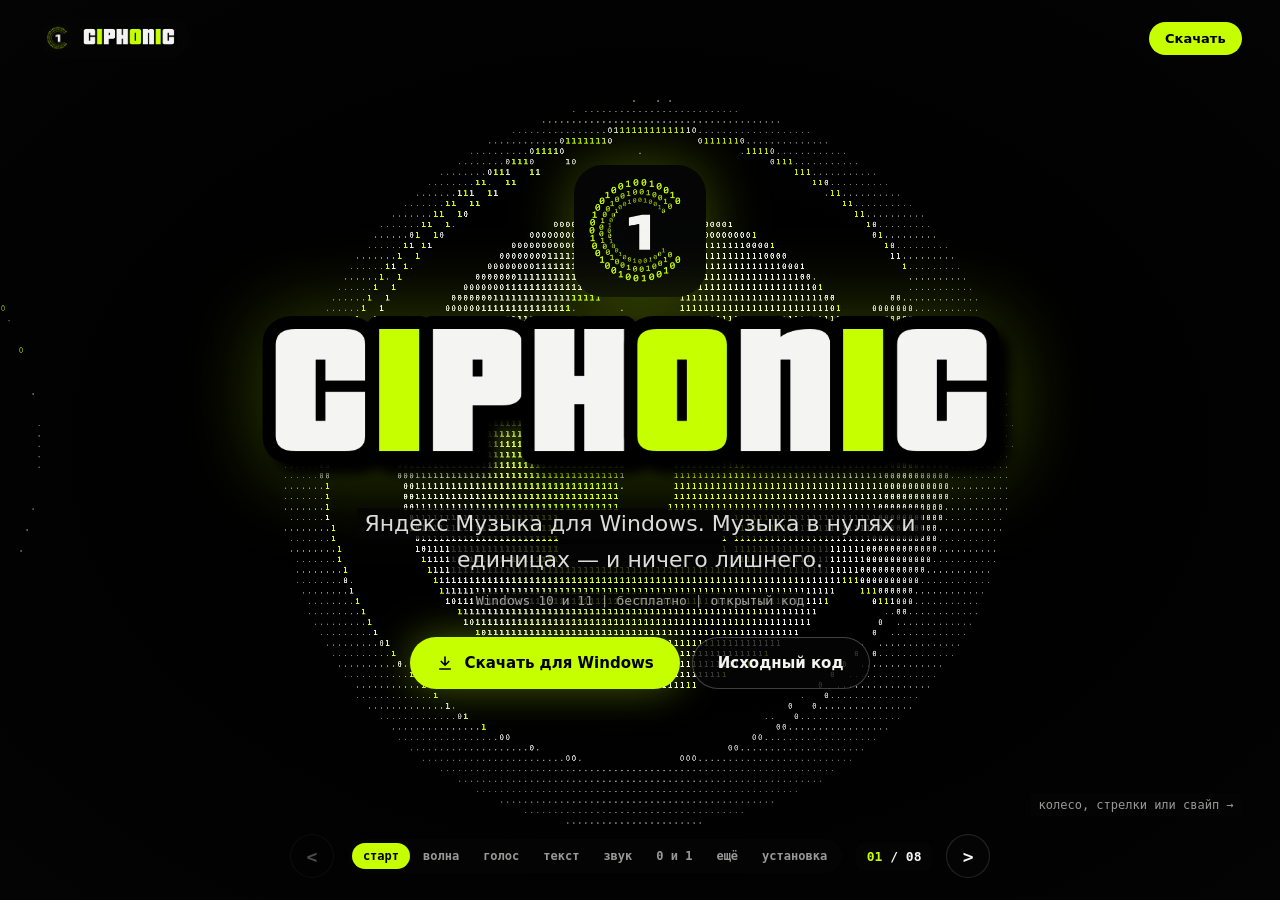
==== commit 291025ee: "feat: GTA-style type — Pricedown wordmark, Alumni Sans Black - the C1PH0N1C wordmark is Pricedown (t" ====
--- a/docs/index.html
+++ b/docs/index.html
@@ -12,8 +12,8 @@
 <link rel="icon" href="icon.png">
 <style>
   @font-face {
-    font-family: "Unbounded";
-    src: url("fonts/Unbounded-ExtraBold.ttf") format("truetype");
+    font-family: "Alumni Sans";
+    src: url("fonts/AlumniSans-Black.ttf") format("truetype");
     font-display: swap;
   }
   :root {
@@ -26,7 +26,7 @@
     --plate: rgba(5, 5, 6, 0.8);
     --mono: ui-monospace, "Cascadia Mono", "Cascadia Code", Consolas, "JetBrains Mono", monospace;
     --sans: "Segoe UI Variable Text", "Segoe UI", system-ui, -apple-system, sans-serif;
-    --display: "Unbounded", var(--sans);
+    --display: "Alumni Sans", var(--sans);
     --slide-ms: 900ms;
     --ease: cubic-bezier(0.7, 0, 0.2, 1);
     color-scheme: dark;
@@ -59,8 +59,9 @@
   h1, h2 { margin: 16px 0 18px; font-family: var(--display); font-weight: 400; line-height: 1.3; }
   h2 .plate { padding: 0.1em 0.25em 0.06em; }
   h1 { font-size: clamp(38px, 10vw, 150px); letter-spacing: -0.01em; line-height: 1; }
-  h2 { font-size: clamp(36px, 6.4vw, 84px); }
-  h1 i { font-style: normal; color: var(--acid); text-shadow: 0 0 24px rgba(var(--acid-rgb), 0.5); }
+  h2 { font-size: clamp(44px, 7.6vw, 104px); letter-spacing: 0.01em; text-transform: uppercase; }
+  /* The wordmark is Pricedown rendered to an image: the font itself may not be shipped. */
+  .wordmark { display: block; width: min(760px, 86vw); height: auto; margin: 0 auto; filter: drop-shadow(0 0 40px rgba(var(--acid-rgb), 0.25)); }
   .lead { margin: 0; font-size: clamp(17px, 2.2vw, 22px); line-height: 1.6; color: rgba(244, 244, 242, 0.9); max-width: 640px; }
   .slide.center .lead { margin: 0 auto; }
   .lead .plate { padding: 0.12em 0.35em; }
@@ -126,6 +127,7 @@
   .brand { display: flex; align-items: center; gap: 10px; text-decoration: none; font: 15px var(--display); background: var(--plate); padding: 6px 12px 6px 6px; border-radius: 999px; }
   .brand i { font-style: normal; color: var(--acid); }
   .brand img { width: 28px; height: 28px; border-radius: 8px; }
+  .brand .brand-word { width: auto; height: 22px; border-radius: 0; }
   .get { font: 700 13px var(--sans); text-decoration: none; background: var(--acid); color: #000; padding: 9px 16px; border-radius: 999px; }
   .nav { position: fixed; left: 0; right: 0; bottom: 0; z-index: 6; display: flex; align-items: center; justify-content: center; gap: 14px; padding: 18px 16px 22px; pointer-events: none; }
   .nav > * { pointer-events: auto; }
@@ -149,7 +151,7 @@
   }
   @media (max-width: 560px) {
     .slide { padding: 84px 16px 100px; }
-    .brand span { display: none; }
+    .brand .brand-word { display: none; }
     .brand { padding: 6px; }
   }
   @media (prefers-reduced-motion: reduce) {
@@ -163,7 +165,7 @@
 <div class="vignette"></div>
 
 <header class="top">
-  <a class="brand" href="#start" data-go="0"><img src="icon.png" alt=""><span>C<i>1</i>PH<i>0</i>N<i>1</i>C</span></a>
+  <a class="brand" href="#start" data-go="0"><img src="icon.png" alt=""><img class="brand-word" src="wordmark.png" alt="C1PH0N1C"></a>
   <a class="get" href="https://github.com/griffoon/ciphonic/releases/latest" data-download>Скачать</a>
 </header>
 
@@ -171,7 +173,7 @@
   <section class="slide center" id="start" data-name="старт">
     <div class="inner">
       <img class="logo" src="logo.png" alt="Логотип C1PH0N1C: кольцо из нулей и единиц и цифра 1">
-      <h1><span class="plate" data-scramble>C<i>1</i>PH<i>0</i>N<i>1</i>C</span></h1>
+      <h1><img class="wordmark" src="wordmark.png" alt="C1PH0N1C" width="1091" height="252"></h1>
       <p class="lead"><span class="plate">Яндекс Музыка для Windows. Музыка в нулях и единицах — и ничего лишнего.</span></p>
       <div class="meta"><span class="plate">Windows 10 и 11 | бесплатно | открытый код</span></div>
       <div class="cta">
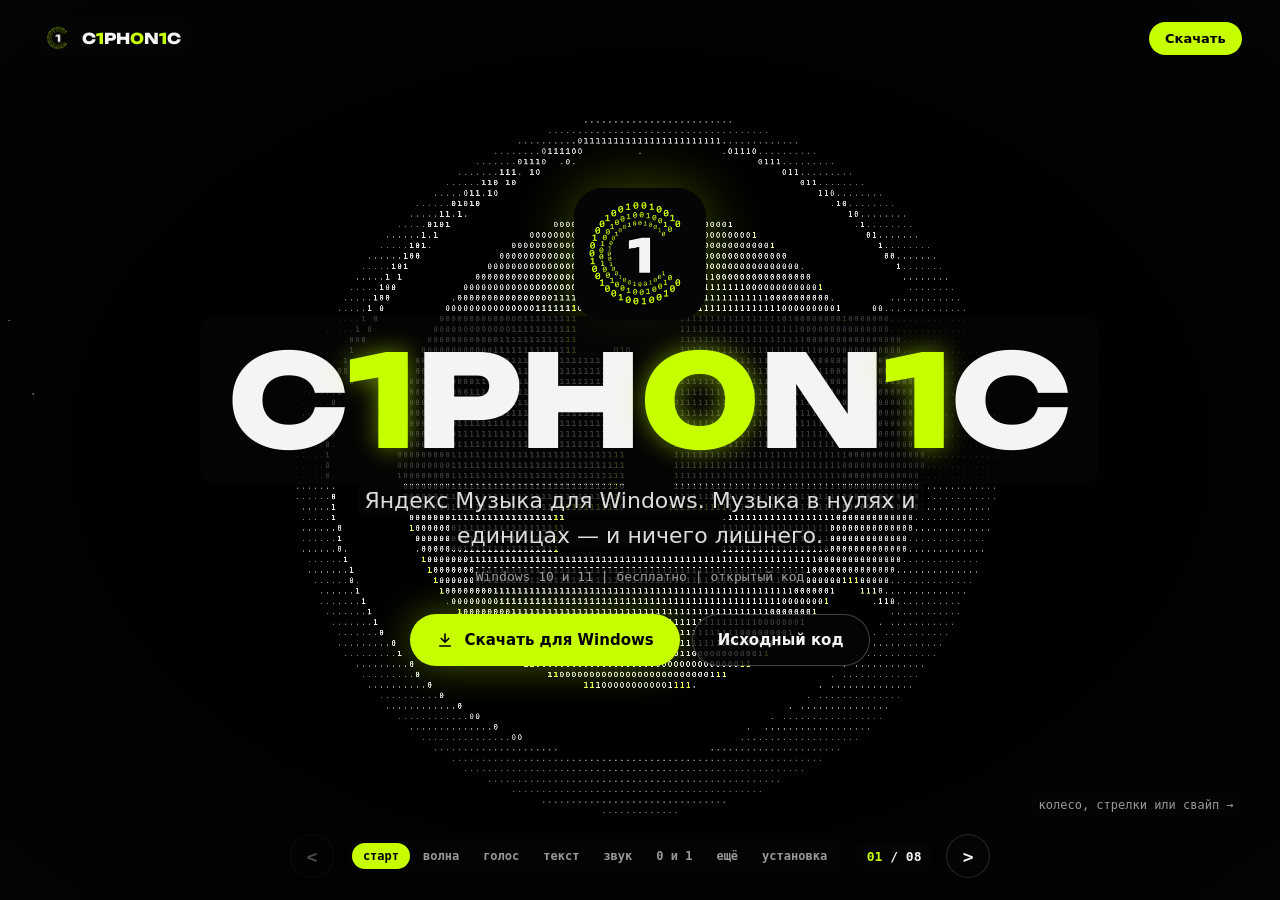
==== commit 0c6dd993: "revert: back to Unbounded, drop the Pricedown wordmark Reverts 291025e: the GTA-style type didn't wo" ====
--- a/docs/index.html
+++ b/docs/index.html
@@ -12,8 +12,8 @@
 <link rel="icon" href="icon.png">
 <style>
   @font-face {
-    font-family: "Alumni Sans";
-    src: url("fonts/AlumniSans-Black.ttf") format("truetype");
+    font-family: "Unbounded";
+    src: url("fonts/Unbounded-ExtraBold.ttf") format("truetype");
     font-display: swap;
   }
   :root {
@@ -26,7 +26,7 @@
     --plate: rgba(5, 5, 6, 0.8);
     --mono: ui-monospace, "Cascadia Mono", "Cascadia Code", Consolas, "JetBrains Mono", monospace;
     --sans: "Segoe UI Variable Text", "Segoe UI", system-ui, -apple-system, sans-serif;
-    --display: "Alumni Sans", var(--sans);
+    --display: "Unbounded", var(--sans);
     --slide-ms: 900ms;
     --ease: cubic-bezier(0.7, 0, 0.2, 1);
     color-scheme: dark;
@@ -59,9 +59,8 @@
   h1, h2 { margin: 16px 0 18px; font-family: var(--display); font-weight: 400; line-height: 1.3; }
   h2 .plate { padding: 0.1em 0.25em 0.06em; }
   h1 { font-size: clamp(38px, 10vw, 150px); letter-spacing: -0.01em; line-height: 1; }
-  h2 { font-size: clamp(44px, 7.6vw, 104px); letter-spacing: 0.01em; text-transform: uppercase; }
-  /* The wordmark is Pricedown rendered to an image: the font itself may not be shipped. */
-  .wordmark { display: block; width: min(760px, 86vw); height: auto; margin: 0 auto; filter: drop-shadow(0 0 40px rgba(var(--acid-rgb), 0.25)); }
+  h2 { font-size: clamp(36px, 6.4vw, 84px); }
+  h1 i { font-style: normal; color: var(--acid); text-shadow: 0 0 24px rgba(var(--acid-rgb), 0.5); }
   .lead { margin: 0; font-size: clamp(17px, 2.2vw, 22px); line-height: 1.6; color: rgba(244, 244, 242, 0.9); max-width: 640px; }
   .slide.center .lead { margin: 0 auto; }
   .lead .plate { padding: 0.12em 0.35em; }
@@ -127,7 +126,6 @@
   .brand { display: flex; align-items: center; gap: 10px; text-decoration: none; font: 15px var(--display); background: var(--plate); padding: 6px 12px 6px 6px; border-radius: 999px; }
   .brand i { font-style: normal; color: var(--acid); }
   .brand img { width: 28px; height: 28px; border-radius: 8px; }
-  .brand .brand-word { width: auto; height: 22px; border-radius: 0; }
   .get { font: 700 13px var(--sans); text-decoration: none; background: var(--acid); color: #000; padding: 9px 16px; border-radius: 999px; }
   .nav { position: fixed; left: 0; right: 0; bottom: 0; z-index: 6; display: flex; align-items: center; justify-content: center; gap: 14px; padding: 18px 16px 22px; pointer-events: none; }
   .nav > * { pointer-events: auto; }
@@ -151,7 +149,7 @@
   }
   @media (max-width: 560px) {
     .slide { padding: 84px 16px 100px; }
-    .brand .brand-word { display: none; }
+    .brand span { display: none; }
     .brand { padding: 6px; }
   }
   @media (prefers-reduced-motion: reduce) {
@@ -165,7 +163,7 @@
 <div class="vignette"></div>
 
 <header class="top">
-  <a class="brand" href="#start" data-go="0"><img src="icon.png" alt=""><img class="brand-word" src="wordmark.png" alt="C1PH0N1C"></a>
+  <a class="brand" href="#start" data-go="0"><img src="icon.png" alt=""><span>C<i>1</i>PH<i>0</i>N<i>1</i>C</span></a>
   <a class="get" href="https://github.com/griffoon/ciphonic/releases/latest" data-download>Скачать</a>
 </header>
 
@@ -173,7 +171,7 @@
   <section class="slide center" id="start" data-name="старт">
     <div class="inner">
       <img class="logo" src="logo.png" alt="Логотип C1PH0N1C: кольцо из нулей и единиц и цифра 1">
-      <h1><img class="wordmark" src="wordmark.png" alt="C1PH0N1C" width="1091" height="252"></h1>
+      <h1><span class="plate" data-scramble>C<i>1</i>PH<i>0</i>N<i>1</i>C</span></h1>
       <p class="lead"><span class="plate">Яндекс Музыка для Windows. Музыка в нулях и единицах — и ничего лишнего.</span></p>
       <div class="meta"><span class="plate">Windows 10 и 11 | бесплатно | открытый код</span></div>
       <div class="cta">
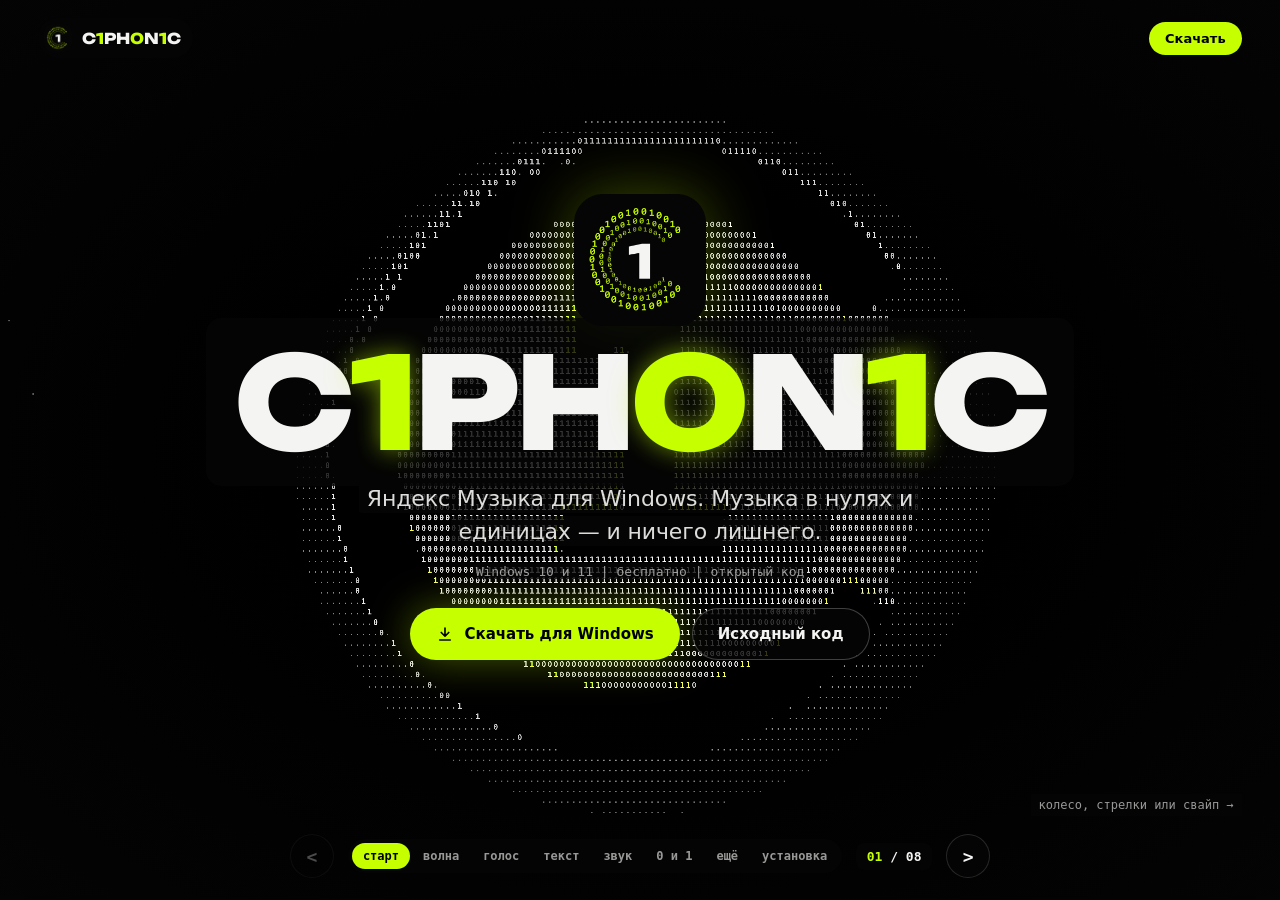
==== commit 5b9e2266: "feat: Apple-style type, springs and sheet physics Following Emil Kowalski's apple-design notes, keep" ====
--- a/docs/index.html
+++ b/docs/index.html
@@ -54,14 +54,14 @@
 
   /* Text that must read over the moving glyphs sits on a tight dark plate, line by line. */
   .plate { background: var(--plate); box-decoration-break: clone; -webkit-box-decoration-break: clone; padding: 0.04em 0.22em; border-radius: 0.12em; backdrop-filter: blur(6px); }
-  .label { font: 600 13px var(--mono); color: var(--acid); }
+  .label { font: 600 13px var(--mono); letter-spacing: 0.02em; color: var(--acid); }
   .label .plate { padding: 3px 8px; }
-  h1, h2 { margin: 16px 0 18px; font-family: var(--display); font-weight: 400; line-height: 1.3; }
+  h1, h2 { margin: 16px 0 18px; font-family: var(--display); font-weight: 400; line-height: 1.05; letter-spacing: -0.025em; }
   h2 .plate { padding: 0.1em 0.25em 0.06em; }
-  h1 { font-size: clamp(38px, 10vw, 150px); letter-spacing: -0.01em; line-height: 1; }
+  h1 { font-size: clamp(38px, 10vw, 150px); letter-spacing: -0.04em; line-height: 0.95; }
   h2 { font-size: clamp(36px, 6.4vw, 84px); }
   h1 i { font-style: normal; color: var(--acid); text-shadow: 0 0 24px rgba(var(--acid-rgb), 0.5); }
-  .lead { margin: 0; font-size: clamp(17px, 2.2vw, 22px); line-height: 1.6; color: rgba(244, 244, 242, 0.9); max-width: 640px; }
+  .lead { margin: 0; font-size: clamp(17px, 2.2vw, 22px); line-height: 1.5; letter-spacing: -0.005em; color: rgba(244, 244, 242, 0.9); max-width: 640px; }
   .slide.center .lead { margin: 0 auto; }
   .lead .plate { padding: 0.12em 0.35em; }
 
@@ -74,7 +74,7 @@
     font: 700 15px var(--sans); text-decoration: none; cursor: pointer; border: 0;
     transition: transform 0.25s cubic-bezier(0.3, 1.6, 0.5, 1), box-shadow 0.2s ease, background 0.2s ease;
   }
-  .btn:active { transform: scale(0.96); }
+  .btn:active { transform: scale(0.96); transition-duration: 90ms; }
   .btn-acid { background: var(--acid); color: #000; box-shadow: 0 0 40px rgba(var(--acid-rgb), 0.35); }
   .btn-acid:hover { box-shadow: 0 0 64px rgba(var(--acid-rgb), 0.6); }
   .btn-ghost { background: var(--plate); color: var(--fg); box-shadow: inset 0 0 0 1px rgba(244, 244, 242, 0.25); }
@@ -95,7 +95,7 @@
   .acid { color: var(--acid); }
 
   .karaoke { margin-top: 30px; }
-  .karaoke .line { display: block; width: fit-content; margin: 4px 0; font: clamp(24px, 4.2vw, 46px)/1.25 var(--display); color: rgba(244, 244, 242, 0.3); background-color: var(--plate); padding: 0.04em 0.3em; border-radius: 0.1em; transition: color 0.4s ease; }
+  .karaoke .line { display: block; width: fit-content; margin: 4px 0; font: clamp(24px, 4.2vw, 46px)/1.2 var(--display); letter-spacing: -0.02em; color: rgba(244, 244, 242, 0.3); background-color: var(--plate); padding: 0.04em 0.3em; border-radius: 0.1em; transition: color 0.4s ease; }
   .karaoke .line.past { color: rgba(244, 244, 242, 0.5); }
   .karaoke .line.now {
     color: transparent;
@@ -129,11 +129,11 @@
   .get { font: 700 13px var(--sans); text-decoration: none; background: var(--acid); color: #000; padding: 9px 16px; border-radius: 999px; }
   .nav { position: fixed; left: 0; right: 0; bottom: 0; z-index: 6; display: flex; align-items: center; justify-content: center; gap: 14px; padding: 18px 16px 22px; pointer-events: none; }
   .nav > * { pointer-events: auto; }
-  .count { font: 600 13px var(--mono); background: var(--plate); padding: 6px 10px; border-radius: 8px; min-width: 76px; text-align: center; }
+  .count { font: 600 13px var(--mono); font-variant-numeric: tabular-nums; background: var(--plate); padding: 6px 10px; border-radius: 8px; min-width: 76px; text-align: center; }
   .count b { color: var(--acid); font-weight: 600; }
   .arrow { width: 44px; height: 44px; border-radius: 50%; border: 0; cursor: pointer; background: var(--plate); box-shadow: inset 0 0 0 1px var(--faint); font: 600 18px var(--mono); transition: box-shadow 0.2s ease, transform 0.2s ease; }
   .arrow:hover { box-shadow: inset 0 0 0 1px var(--acid); }
-  .arrow:active { transform: scale(0.92); }
+  .arrow:active { transform: scale(0.92); transition-duration: 90ms; }
   .arrow:disabled { opacity: 0.3; cursor: default; }
   .tabs { display: flex; gap: 2px; background: var(--plate); padding: 4px; border-radius: 999px; }
   .tabs button { border: 0; background: none; cursor: pointer; padding: 6px 11px; border-radius: 999px; font: 600 12px var(--mono); color: var(--dim); transition: background 0.25s ease, color 0.25s ease; }
